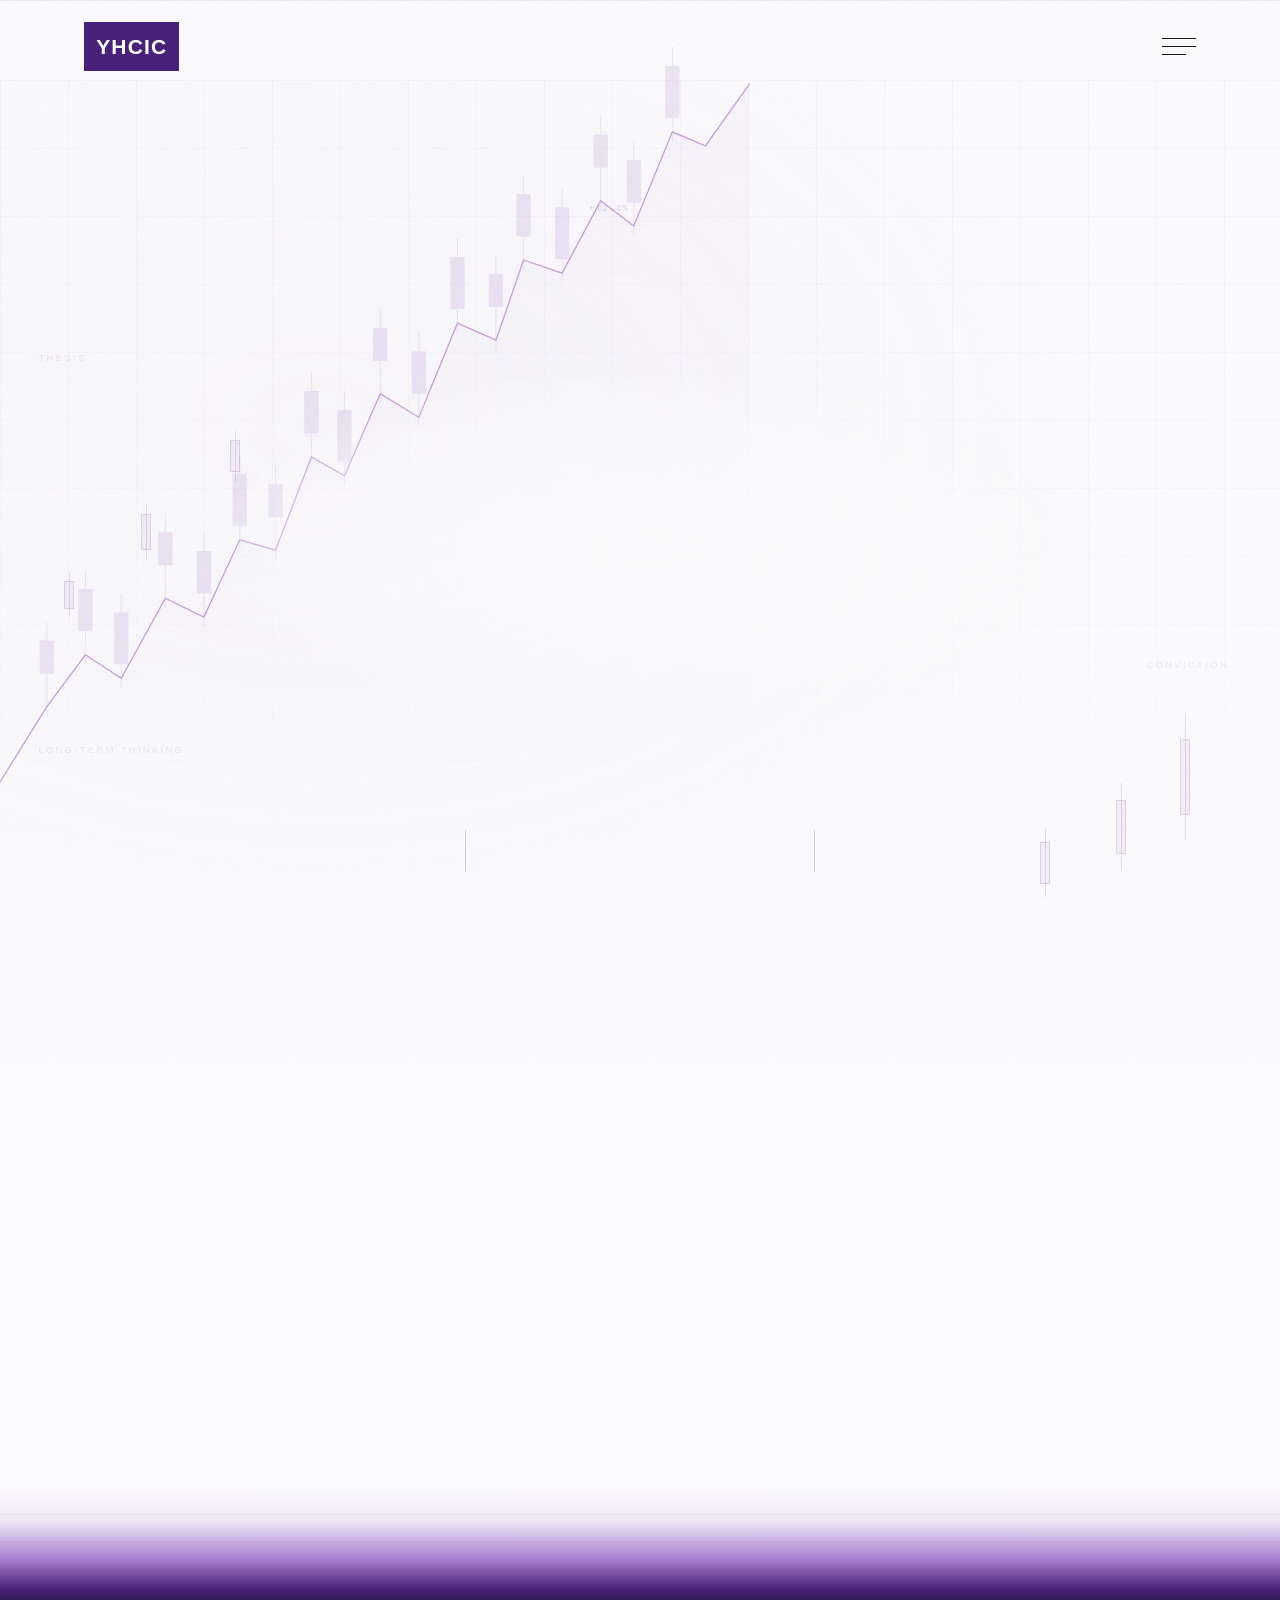
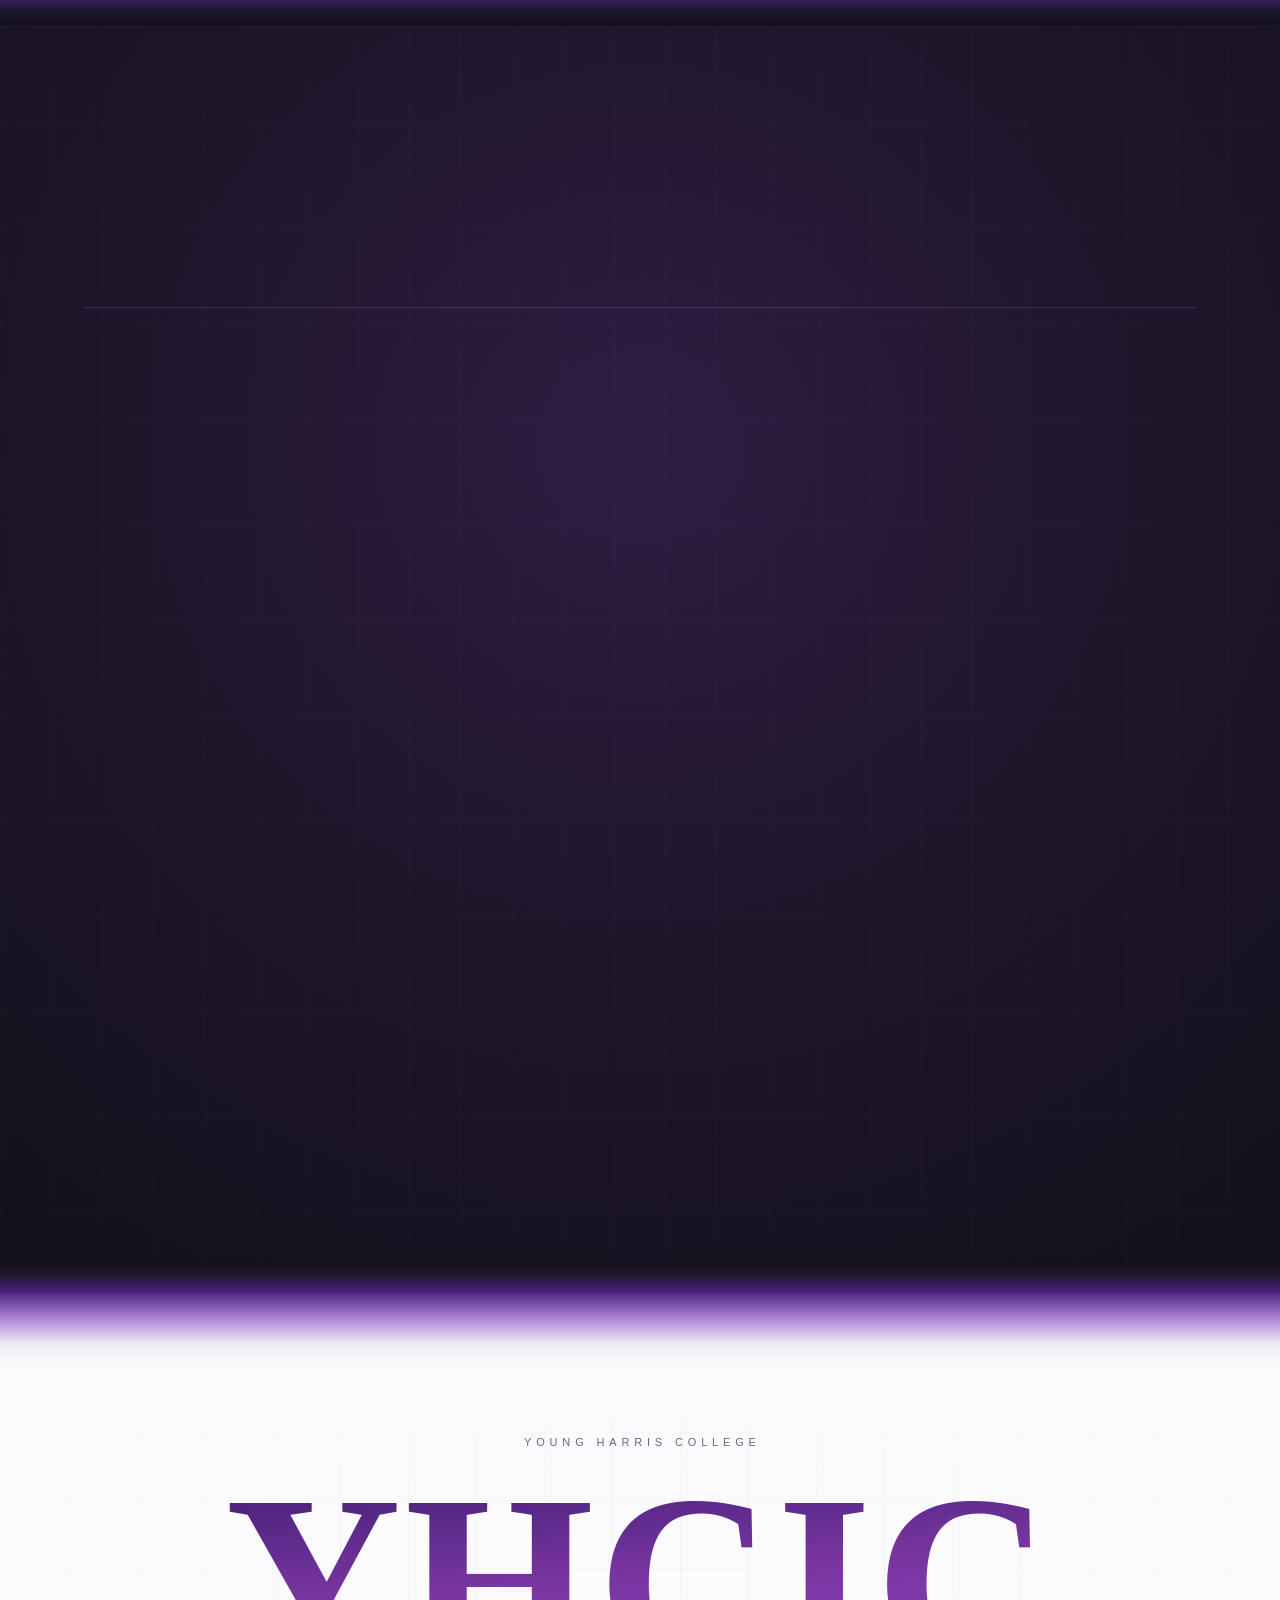
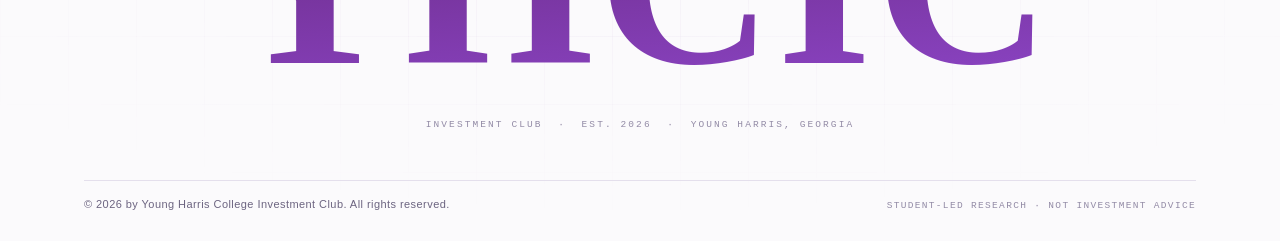
==== index.html @ 989ccbbb "Professional infrastructure pass: analytics, 404, SEO, CI checks - Vercel Web Analytics wired (scrip" ====
<!DOCTYPE html>
<html lang="en">
<head>
<meta charset="utf-8">
<meta name="viewport" content="width=device-width, initial-scale=1, viewport-fit=cover">
<title>YHCIC Investment Club</title>
<meta name="description" content="Young Harris College Investment Club — a student-led research community focused on markets, analysis and long-term thinking.">

<link rel="icon" href="assets/img/favicon.svg" type="image/svg+xml">
<link rel="mask-icon" href="assets/img/favicon.svg" color="#47217A">
<meta name="theme-color" content="#14111C">
<!-- canonical: the site is live on Vercel and GitHub Pages with identical
     content — this tells search engines which one is the "real" one, so
     the two don't compete against each other or split ranking signal. -->
<link rel="canonical" href="https://yhcic.vercel.app/">

<!-- Security: the strongest versions of these (X-Frame-Options, HSTS,
     X-Content-Type-Options) only work as real HTTP headers, sent by
     the host — see vercel.json for those. What CSP allows here still
     blocks the two things that actually matter for a static, no-build
     site with no user accounts: a script or style from anywhere but
     this site's own files and Google Fonts. No 'unsafe-inline' on
     script-src — every script here lives in assets/js/. -->
<meta http-equiv="Content-Security-Policy" content="default-src 'self'; script-src 'self'; style-src 'self' https://fonts.googleapis.com; font-src 'self' https://fonts.gstatic.com; img-src 'self' data:; connect-src 'self' https://finnhub.io https://formspree.io https://vitals.vercel-insights.com; object-src 'none'; base-uri 'self'; form-action 'self'; upgrade-insecure-requests">
<meta name="referrer" content="strict-origin-when-cross-origin">
<link rel="preload" as="script" href="assets/js/motion-check.js">

<meta property="og:type" content="website">
<meta property="og:site_name" content="YHCIC">
<meta property="og:url" content="https://yhcic.vercel.app/">
<meta property="og:title" content="YHCIC — Young Harris College Investment Club">
<meta property="og:description" content="A student-led research community focused on markets, analysis and long-term thinking. Founding cohort, 2026.">
<meta property="og:image" content="https://yhcic.vercel.app/assets/img/og-card.png">
<meta property="og:image:width" content="1200">
<meta property="og:image:height" content="630">
<meta property="og:locale" content="en_US">
<meta name="twitter:card" content="summary_large_image">
<meta name="twitter:title" content="YHCIC — Young Harris College Investment Club">
<meta name="twitter:description" content="A student-led research community focused on markets, analysis and long-term thinking.">
<meta name="twitter:image" content="https://yhcic.vercel.app/assets/img/og-card.png">

<script type="application/ld+json">
{
  "@context": "https://schema.org",
  "@type": "Organization",
  "name": "Young Harris College Investment Club",
  "alternateName": "YHCIC",
  "url": "https://yhcic.vercel.app/",
  "logo": "https://yhcic.vercel.app/assets/img/og-card.png",
  "description": "A student-led research community at Young Harris College focused on markets, analysis and long-term thinking. Founding cohort, 2026.",
  "foundingDate": "2026",
  "sameAs": [
    "https://www.instagram.com/yhcinvestmentclub",
    "https://groupme.com/join_group/117609260/PAyikBkY"
  ]
}
</script>

<link rel="preconnect" href="https://fonts.googleapis.com">
<link rel="preconnect" href="https://fonts.gstatic.com" crossorigin>
<!-- only the weights site.css actually sets: Bodoni 400/900, Newsreader 300/400, Inter 400/500/600 —
     no unused weight in the request, so nothing downloads that never paints -->
<link rel="stylesheet" href="https://fonts.googleapis.com/css2?family=Bodoni+Moda:opsz,wght@6..96,400;6..96,900&family=Newsreader:opsz,wght@6..72,300;6..72,400&family=Inter:wght@400;500;600&display=swap">
<link rel="stylesheet" href="assets/css/site.css">
</head>
<body>
<script src="assets/js/motion-check.js"></script>

<div class="progress" aria-hidden="true"><i id="progressBar"></i></div>

<!-- ============================ HEADER (fixed) ============================ -->
<header class="masthead" id="masthead">
  <div class="masthead__in">
    <a class="mark" href="#top" aria-label="YHCIC — home"><span class="mark__box">YHCIC</span></a>
    <div class="masthead__right">
      <span class="masthead__ticker" aria-hidden="true">Young Harris College &middot; Est. 2026</span>
      <button class="burger" id="burger" type="button" aria-expanded="false" aria-controls="menu" aria-label="Open menu">
        <span></span><span></span><span></span>
      </button>
    </div>
  </div>
</header>

<!-- ============================ MENU ============================ -->
<div class="menu" id="menu" hidden>
  <div class="menu__inner">
    <p class="menu__meta">YHCIC / 2026 — Young Harris, GA</p>
    <nav class="menu__nav" aria-label="Main">
      <a href="#top"><em>01</em> Home</a>
      <a href="#who"><em>02</em> Who We Are</a>
      <span class="soon"><em>03</em> Goals <b>Soon</b></span>
      <span class="soon"><em>04</em> Projects <b>Soon</b></span>
      <span class="soon"><em>05</em> Members <b>Soon</b></span>
      <a href="#apply" data-apply><em>06</em> Join YHCIC</a>
    </nav>
    <p class="menu__foot">Discipline &middot; Perspective &middot; Progress</p>
  </div>
</div>

<main>
<!-- ============================ HERO ============================ -->
<section class="hero" id="top" aria-labelledby="hero-title">

  <div class="hero__bg" aria-hidden="true">
    <div class="market-bg" id="marketBg">
      <div class="grid"></div>
      <svg viewBox="0 0 1440 780" preserveAspectRatio="none" role="presentation" focusable="false">
        <defs>
          <linearGradient id="area" x1="0" y1="0" x2="0" y2="1">
            <stop offset="0" stop-color="#813db0" stop-opacity=".16"/>
            <stop offset="1" stop-color="#813db0" stop-opacity="0"/>
          </linearGradient>
        </defs>
        <path class="area"></path>
        <path class="trend" pathLength="1"></path>
      </svg>
      <div class="candle c1"></div>
      <div class="candle c2"></div>
      <div class="candle c3"></div>
      <div class="candle c4"></div>
      <div class="candle c5"></div>
      <div class="candle c6"></div>
    </div>

    <div class="motifs">
      <span class="mo mo--1">Thesis</span>
      <span class="mo mo--2">+12.4%</span>
      <span class="mo mo--3">Conviction</span>
      <span class="mo mo--4">Long-term thinking</span>
    </div>

    <div class="grain"></div>
  </div>

  <p class="eyebrow" data-seq="brandmark">
    <span>Ideas</span><span>Analysis</span><span>Opportunity</span><i class="rule-tick"></i>
  </p>

  <p class="whisper" data-seq="whisper">
    <span>Students</span><span>A brighter</span><span>tomorrow</span>
  </p>

  <aside class="board" data-seq="board" aria-labelledby="board-h">
    <div class="board__head">
      <h2 id="board-h">Market board</h2>
      <span class="board__tag" id="boardTag">Illustrative</span>
    </div>
    <table class="board__table" id="boardTable">
      <caption class="sr-only">Illustrative index and equity levels. Not live market data.</caption>
      <tbody></tbody>
    </table>
  </aside>

  <div class="lockup">
    <p class="lockup__over" data-seq="college"><span class="mask"><span>Young Harris College</span></span></p>
    <h1 class="lockup__word" id="hero-title" data-seq="word"><span class="mask"><span>YHCIC</span></span></h1>
    <p class="lockup__under" data-seq="sub"><span class="mask"><span>Investment Club</span></span></p>

    <div class="cta">
      <button class="btn btn--primary" type="button" data-apply data-seq="cta1">
        <svg viewBox="0 0 24 24" aria-hidden="true" class="btn__i"><circle cx="9" cy="8" r="3.1"/><path d="M3.4 19c.4-3.2 2.8-5 5.6-5s5.2 1.8 5.6 5"/><circle cx="16.8" cy="8.8" r="2.4"/><path d="M15.4 13.4c2.6-.5 4.8 1.2 5.2 4.2"/></svg>
        Student-led initiative
      </button>
      <button class="btn btn--ghost" type="button" data-seq="cta2" data-stay aria-haspopup="true" aria-expanded="false" aria-controls="stayPop">
        <svg viewBox="0 0 24 24" aria-hidden="true" class="btn__i"><path d="M4 18V11"/><path d="M9.3 18V6.5"/><path d="M14.7 18v-7.5"/><path d="M20 18V4"/></svg>
        Stay connected
      </button>

    </div>
  </div>

  <div class="statements">
    <p class="stmt" data-seq="s1"><span class="mask"><span>build</span></span><span class="mask"><span>conviction</span></span><i class="rule-tick"></i></p>
    <span class="stmt__div" aria-hidden="true"></span>
    <p class="stmt" data-seq="s2"><span class="mask"><span>learn</span></span><span class="mask"><span>markets.</span></span><i class="rule-tick"></i></p>
    <span class="stmt__div" aria-hidden="true"></span>
    <p class="stmt" data-seq="s3"><span class="mask"><span>grow.</span></span><i class="rule-tick"></i></p>
  </div>

  <div class="cards">
    <article class="card" data-seq="c1">
      <span class="card__icon" aria-hidden="true">
        <svg viewBox="0 0 32 32"><circle cx="16" cy="16" r="11"/><circle cx="16" cy="16" r="6.2"/><circle cx="16" cy="16" r="1.9"/><path d="M16 5V2M16 30v-3M5 16H2M30 16h-3"/></svg>
      </span>
      <span class="card__text">
        <span class="card__title">Goals<span class="card__soon">Soon</span></span>
        <span class="card__sub">A higher standard.</span>
      </span>
      <span class="card__arrow" aria-hidden="true"><svg viewBox="0 0 24 24"><path d="M4 12h15"/><path d="M13.5 6.5 20 12l-6.5 5.5"/></svg></span>
      <span class="card__art card__art--ink" aria-hidden="true">
        <img src="assets/img/campus.jpg" srcset="assets/img/campus-380.jpg 380w, assets/img/campus.jpg 760w" sizes="(min-width:760px) 282px, 35vw" alt="" width="760" height="322" loading="lazy" decoding="async">
      </span>
    </article>

    <article class="card" data-seq="c2">
      <span class="card__icon" aria-hidden="true">
        <svg viewBox="0 0 32 32"><path d="M16 4a8.4 8.4 0 0 0-5 15.2c.9.7 1.4 1.6 1.4 2.6v1.4h7.2v-1.4c0-1 .5-1.9 1.4-2.6A8.4 8.4 0 0 0 16 4Z"/><path d="M12.9 26.6h6.2M13.9 29h4.2"/></svg>
      </span>
      <span class="card__text">
        <span class="card__title">Projects<span class="card__soon">Soon</span></span>
        <span class="card__sub">Ideas into action.</span>
      </span>
      <span class="card__arrow" aria-hidden="true"><svg viewBox="0 0 24 24"><path d="M4 12h15"/><path d="M13.5 6.5 20 12l-6.5 5.5"/></svg></span>
      <span class="card__art card__art--ink" aria-hidden="true">
        <img src="assets/img/graph.jpg" srcset="assets/img/graph-380.jpg 380w, assets/img/graph.jpg 760w" sizes="(min-width:760px) 282px, 35vw" alt="" width="760" height="320" loading="lazy" decoding="async">
      </span>
    </article>

    <article class="card" data-seq="c3">
      <span class="card__icon" aria-hidden="true">
        <svg viewBox="0 0 32 32"><circle cx="16" cy="7" r="3.2"/><circle cx="6.5" cy="22" r="3.2"/><circle cx="25.5" cy="22" r="3.2"/><path d="M14 9.6 8.5 19.4M18 9.6l5.5 9.8M9.7 22h12.6"/></svg>
      </span>
      <span class="card__text">
        <span class="card__title">Members<span class="card__soon">Soon</span></span>
        <span class="card__sub">The people behind it.</span>
      </span>
      <span class="card__arrow" aria-hidden="true"><svg viewBox="0 0 24 24"><path d="M4 12h15"/><path d="M13.5 6.5 20 12l-6.5 5.5"/></svg></span>
      <span class="card__art card__art--photo" aria-hidden="true">
        <img src="assets/img/pen.jpg" srcset="assets/img/pen-380.jpg 380w, assets/img/pen.jpg 760w" sizes="(min-width:760px) 282px, 35vw" alt="" width="760" height="324" loading="lazy" decoding="async">
      </span>
    </article>
  </div>
</section>

<!-- ==================== TRANSITION INTO THE DARK ==================== -->
<div class="bridge bridge--down" aria-hidden="true">
  <svg class="bridge__lines" viewBox="0 0 1200 200" preserveAspectRatio="none" role="presentation">
    <path d="M0 40h1200M0 80h1200M0 120h1200M0 160h1200"/>
  </svg>
</div>

<!-- ==================== WHO WE ARE (dark band) ==================== -->
<section class="vault" id="who" aria-labelledby="who-h">
  <div class="vault__bg" aria-hidden="true">
    <svg class="vault__scene" viewBox="0 0 1200 600" preserveAspectRatio="none" role="presentation">
      <defs>
        <pattern id="vgrid" width="48" height="48" patternUnits="userSpaceOnUse">
          <path d="M48 0H0V48" fill="none" stroke="#B48FE0" stroke-width=".5" stroke-opacity=".085"/>
        </pattern>
        <radialGradient id="vglow" cx=".5" cy=".34" r=".8">
          <stop offset="0" stop-color="#7B3FB0" stop-opacity=".26"/>
          <stop offset=".55" stop-color="#7B3FB0" stop-opacity=".09"/>
          <stop offset="1" stop-color="#7B3FB0" stop-opacity="0"/>
        </radialGradient>
      </defs>
      <rect width="1200" height="600" fill="url(#vgrid)"/>
      <rect width="1200" height="600" fill="url(#vglow)"/>
      <path id="vaultLine" d="" fill="none" stroke="#B48FE0" stroke-width="1.2" stroke-opacity=".34" stroke-linejoin="round"/>
    </svg>
  </div>

  <div class="wrap vault__in">
    <div class="vault__head">
      <div class="who">
        <h2 class="who__title reveal" data-rev="mask" id="who-h">Who we are</h2>
        <p class="who__lead reveal" data-rev="fade">A student-led investment community at Young Harris College. We study markets, write research, argue about valuation, and hold each other to a standard that does not depend on anyone's grade.</p>
      </div>
    </div>

    <div class="pillars reveal" data-rev="stagger">
      <div class="pillar">
        <span class="pillar__n">01</span>
        <h3 class="pillar__t">Discipline</h3>
        <p class="pillar__d">A shared process for research and risk — sourced assumptions, defensible valuation, and a written record every thesis has to survive.</p>
      </div>
      <div class="pillar">
        <span class="pillar__n">02</span>
        <h3 class="pillar__t">Perspective</h3>
        <p class="pillar__d">Coverage that spans sectors and cycles, built by students who show up for the read, not just the headline.</p>
      </div>
      <div class="pillar">
        <span class="pillar__n">03</span>
        <h3 class="pillar__t">Progress</h3>
        <p class="pillar__d">Analytical habits that outlast a semester — modeling, judgment, and the discipline to revisit a position when the facts change.</p>
      </div>
    </div>

    <div class="join reveal" data-rev="fade">
      <div class="join__panel">
        <p class="pledge">Built for students who want to think beyond the ticker.</p>
        <p class="join__fine">No prior finance experience required &middot; All majors, all years</p>
        <div class="join__cta">
          <button class="btn btn--invert" type="button" data-apply>Join YHCIC</button>
        </div>
      </div>
    </div>

    <div class="vault__top reveal" data-rev="fade">
      <button class="topbtn" type="button" data-top aria-label="Back to top">
        <span class="topbtn__arrow" aria-hidden="true">
          <svg viewBox="0 0 24 24"><path d="M12 19V5"/><path d="M6 11l6-6 6 6"/></svg>
        </span>
        <span class="topbtn__label">YHCIC &middot; Founding stage</span>
      </button>
    </div>
  </div>
</section>

<div class="bridge bridge--up" aria-hidden="true"></div>
</main>

<!-- ============================ FOOTER ============================ -->
<footer class="foot">
  <div class="foot__plate">
    <span class="foot__over">Young Harris College</span>
    <span class="foot__wordmark" aria-hidden="true">YHCIC</span>
    <span class="foot__under">Investment Club &nbsp;&middot;&nbsp; Est. 2026 &nbsp;&middot;&nbsp; Young Harris, Georgia</span>
  </div>

  <div class="wrap foot__bar">
    <p class="foot__legal">&copy; 2026 by Young Harris College Investment Club. All rights reserved.</p>
    <p class="foot__note">Student-led research &middot; Not investment advice</p>
  </div>
</footer>

<!-- ============================ STAY CONNECTED ============================ -->
<div class="staypop" id="stayPop" aria-hidden="true">
  <div class="staypop__scrim" data-close-stay aria-hidden="true"></div>
  <div class="staypop__box" role="dialog" aria-label="Stay connected">
    <p class="staypop__h">Stay connected</p>
    <div class="staypop__panel" id="stayPopList"></div>
  </div>
</div>

<!-- ============================ APPLICATION ============================ -->
<div class="apply" id="apply" hidden>
  <div class="apply__panel" role="dialog" aria-modal="true" aria-labelledby="apply-h">
    <button class="apply__x" type="button" data-close aria-label="Close application">
      <svg viewBox="0 0 24 24" aria-hidden="true"><path d="M6 6l12 12M18 6L6 18"/></svg>
    </button>

    <aside class="apply__side">
      <h2 id="apply-h">Membership<br><em>Application</em></h2>
    </aside>

    <div class="apply__main">
      <form class="apply__form" id="applyForm" novalidate>
        <!-- honeypot: invisible to people, bots fill every field they see.
             Formspree reads this exact field name and silently drops the
             submission; harmless no-op for the mailto fallback too. -->
        <input type="text" name="_gotcha" id="a-gotcha" tabindex="-1" autocomplete="off" aria-hidden="true" class="hp">

        <div class="fld">
          <label for="a-name">Full name</label>
          <input id="a-name" name="name" type="text" autocomplete="name" required>
          <i class="fld__u" aria-hidden="true"></i>
          <p class="fld__e" data-err="a-name"></p>
        </div>

        <div class="fld">
          <label for="a-email">Young Harris College email</label>
          <input id="a-email" name="email" type="email" inputmode="email" autocomplete="email" placeholder="you@yhc.edu" required>
          <i class="fld__u" aria-hidden="true"></i>
          <p class="fld__e" data-err="a-email"></p>
        </div>

        <div class="fld-row">
          <div class="fld">
            <label for="a-year">Graduation year</label>
            <select id="a-year" name="gradYear" required></select>
            <i class="fld__u" aria-hidden="true"></i>
            <p class="fld__e" data-err="a-year"></p>
          </div>
          <div class="fld">
            <label for="a-major">Major</label>
            <input id="a-major" name="major" type="text" required>
            <i class="fld__u" aria-hidden="true"></i>
            <p class="fld__e" data-err="a-major"></p>
          </div>
        </div>

        <div class="fld">
          <label for="a-src">How did you hear about YHCIC <em>optional</em></label>
          <select id="a-src" name="referral"></select>
          <i class="fld__u" aria-hidden="true"></i>
        </div>

        <div class="fld fld--loose">
          <label for="a-exp">Previous investing or finance experience <em>optional</em></label>
          <textarea id="a-exp" name="experience" rows="3" placeholder="Courses, internships, a brokerage account, nothing at all — all honest answers are fine."></textarea>
          <i class="fld__u" aria-hidden="true"></i>
        </div>

        <div class="fld">
          <label for="a-phone">Phone number <em>optional</em></label>
          <input id="a-phone" name="phone" type="tel" inputmode="tel" autocomplete="tel" placeholder="(706) 555-0123">
          <i class="fld__u" aria-hidden="true"></i>
          <p class="fld__e" data-err="a-phone"></p>
        </div>

        <div class="apply__nav">
          <button class="navbtn navbtn--send" type="submit">
            Submit application
            <svg viewBox="0 0 24 24" aria-hidden="true"><path d="M4 12h15"/><path d="M13.5 6.5 20 12l-6.5 5.5"/></svg>
          </button>
        </div>

        <p class="apply__status" id="applyStatus" role="status" aria-live="polite"></p>
      </form>

      <div class="receipt" id="applyDone" hidden>
        <div class="receipt__head">
          <span class="receipt__stamp">Received</span>
          <span class="receipt__ref">№ <b id="doneRef">—</b></span>
        </div>
        <h3 class="receipt__title">Application submitted</h3>
        <p class="receipt__body" id="doneBody"></p>
        <dl class="receipt__rows" id="doneRows"></dl>
        <button class="navbtn navbtn--send" type="button" data-close>Close</button>
      </div>
    </div>
  </div>
</div>

<script src="assets/js/config.js"></script>
<script src="assets/js/site.js"></script>
<!-- Vercel Web Analytics — no-ops harmlessly on GitHub Pages (404s silently,
     deferred, nothing depends on it). Enable it in the Vercel dashboard:
     Project → Analytics → Enable. -->
<script defer src="/_vercel/insights/script.js"></script>
</body>
</html>
---- assets/css/site.css ----
/* ============================================================
   YHCIC — Young Harris College Investment Club
   White hero → dark identity band → white plate footer.
   ============================================================ */

/* ---------- 1. TOKENS ---------- */
:root{
  --paper:      #FBFAFC;
  --paper-2:    #F5F3F8;
  --ink:        #17131F;
  --ink-2:      #342D42;
  --muted:      #6C6480;
  --muted-2:    #938BA6;
  --rule:       #E4DFEC;
  --rule-2:     #D5CEE2;

  --purple:      #78359F;
  --purple-deep: #47217A;
  --purple-soft: #A87FD1;
  --lavender:    #F0EAF8;
  --pos:         #2C7A58;
  --warn:        #C0556E;
  --vault-warn:  #E9899F;

  --vault:       #14111C;
  --vault-2:     #1C1729;
  --vault-3:     #241D34;
  --vault-ink:   #F2EEF8;
  --vault-mute:  #9A90B0;
  --vault-rule:  rgba(180,143,224,.20);
  --vault-rule-2:rgba(180,143,224,.34);
  --vault-accent:#B48FE0;
  --vault-accent-2:#D3B8F0;

  --radius: 3px;

  --ff-display: "Bodoni Moda", "Didot", "Times New Roman", serif;
  --ff-edit:    "Newsreader", "Iowan Old Style", Georgia, serif;
  --ff-ui:      "Inter", -apple-system, BlinkMacSystemFont, "Segoe UI", Roboto, sans-serif;
  --ff-mono:    ui-monospace, SFMono-Regular, "SF Mono", Menlo, Consolas, monospace;

  --gut: clamp(18px, 5vw, 64px);
  --maxw: 1240px;

  --ease:      cubic-bezier(.22,.61,.36,1);
  --ease-out:  cubic-bezier(.16,1,.3,1);
  --ease-soft: cubic-bezier(.4,0,.2,1);

  color-scheme: light;
}

/* ---------- 2. BASE ---------- */
*,*::before,*::after{ box-sizing:border-box; }
html{ -webkit-text-size-adjust:100%; scroll-behavior:smooth; overflow-x:hidden; overflow-x:clip; }
body{
  margin:0; background:var(--paper); color:var(--ink);
  font-family:var(--ff-ui); font-size:16px; line-height:1.6;
  -webkit-font-smoothing:antialiased;
  overflow-x:hidden; overflow-x:clip;
}
img,svg{ max-width:100%; }
[hidden]{ display:none !important; }
h1,h2,h3,p,figure,dl,dd,ol,ul{ margin:0; }
ol,ul{ list-style:none; padding:0; }
a{ color:inherit; text-decoration:none; }
button{ font:inherit; color:inherit; background:none; border:0; cursor:pointer; }
:focus-visible{ outline:2px solid var(--purple); outline-offset:3px; border-radius:2px; }
.sr-only{ position:absolute; width:1px; height:1px; padding:0; margin:-1px; overflow:hidden; clip:rect(0 0 0 0); white-space:nowrap; border:0; }
.wrap{ width:100%; max-width:var(--maxw); margin-inline:auto; padding-inline:var(--gut); }

/* ---------- 2b. SCROLL PROGRESS ---------- */
.progress{
  position:fixed; top:env(safe-area-inset-top,0px); left:0; right:0; height:1px; z-index:60;
  background:rgba(120,53,159,.07); pointer-events:none;
}
.progress i{ display:block; height:100%; width:0; background:linear-gradient(90deg,var(--purple-deep),var(--purple-soft)); }

/* ---------- 3. MASTHEAD (fixed) ---------- */
.masthead{
  position:fixed; top:0; left:0; right:0; z-index:45;
  padding-top:env(safe-area-inset-top,0px);
  transition:background .5s var(--ease), box-shadow .5s var(--ease), backdrop-filter .5s var(--ease);
}
.masthead::after{
  content:""; position:absolute; left:0; right:0; bottom:0; height:1px;
  background:var(--rule); transform:scaleX(0); transform-origin:left;
  transition:transform .8s var(--ease-out);
}
.masthead.stuck{
  background:rgba(251,250,252,.9);
  -webkit-backdrop-filter:blur(20px) saturate(1.4); backdrop-filter:blur(20px) saturate(1.4);
}
.masthead.stuck::after{ transform:scaleX(1); }
.masthead__in{
  max-width:var(--maxw); margin-inline:auto;
  padding:clamp(13px,2.2vw,22px) var(--gut);
  display:flex; align-items:center; justify-content:space-between; gap:16px;
  transition:padding .5s var(--ease);
}
.masthead.stuck .masthead__in{ padding-block:clamp(9px,1.5vw,13px); }
.masthead__right{ display:flex; align-items:center; gap:clamp(14px,2.6vw,28px); }
.masthead__ticker{
  display:none; font-family:var(--ff-mono); font-size:9.5px;
  letter-spacing:.2em; text-transform:uppercase; color:var(--muted-2);
  opacity:0; transform:translateX(8px); transition:opacity .6s var(--ease), transform .6s var(--ease-out);
}
.masthead.stuck .masthead__ticker{ opacity:1; transform:none; }
.mark__box{
  display:inline-block; background:var(--purple-deep); color:#fff;
  font-family:var(--ff-ui); font-weight:600;
  font-size:clamp(17px,2.4vw,21px); letter-spacing:.055em;
  padding:.36em .58em .38em;
  transition:background .5s var(--ease), font-size .5s var(--ease);
}
.masthead.stuck .mark__box{ font-size:clamp(15px,2vw,18px); }
.mark:hover .mark__box{ background:var(--purple); }

.burger{ width:34px; height:24px; position:relative; display:block; }
.burger span{ position:absolute; left:0; height:1.6px; background:var(--ink); transition:width .45s var(--ease-out), transform .45s var(--ease-out), opacity .3s; }
.burger span:nth-child(1){ top:3px;  width:34px; }
.burger span:nth-child(2){ top:11px; width:34px; }
.burger span:nth-child(3){ top:19px; width:24px; }
.burger:hover span:nth-child(1){ width:26px; }
.burger:hover span:nth-child(3){ width:34px; }
.burger[aria-expanded="true"] span:nth-child(1){ transform:translateY(8px) rotate(45deg); width:30px; }
.burger[aria-expanded="true"] span:nth-child(2){ opacity:0; }
.burger[aria-expanded="true"] span:nth-child(3){ transform:translateY(-8px) rotate(-45deg); width:30px; }

/* ---------- 4. MENU ---------- */
.menu{
  position:fixed; inset:0; z-index:40;
  background:rgba(251,250,252,.9);
  -webkit-backdrop-filter:blur(22px) saturate(1.1); backdrop-filter:blur(22px) saturate(1.1);
  opacity:0; transition:opacity .42s var(--ease);
}
.menu.open{ opacity:1; }
.menu__inner{
  height:100%; display:flex; flex-direction:column; justify-content:center; gap:clamp(24px,5vh,54px);
  padding:calc(90px + env(safe-area-inset-top,0px)) var(--gut) calc(34px + env(safe-area-inset-bottom,0px));
  max-width:var(--maxw); margin-inline:auto;
}
.menu__meta,.menu__foot{ font-family:var(--ff-mono); font-size:10.5px; letter-spacing:.18em; text-transform:uppercase; color:var(--muted-2); }
.menu__nav{ display:flex; flex-direction:column; gap:clamp(4px,1.2vh,12px); }
.menu__nav a,.menu__nav .soon{
  display:flex; align-items:baseline; gap:clamp(14px,2.4vw,28px);
  font-family:var(--ff-edit); font-weight:300;
  font-size:clamp(30px,7vw,58px); line-height:1.12; color:var(--ink);
  padding-block:.08em;
  opacity:0; clip-path:inset(0 0 100% 0);
  transition:color .35s var(--ease), opacity .6s var(--ease), clip-path .8s var(--ease-out);
}
.menu.open .menu__nav a,.menu.open .menu__nav .soon{ opacity:1; clip-path:inset(0 0 -10% 0); transition-delay:calc(.07s * var(--i,1) + .1s); }
.menu__nav em{ font-family:var(--ff-mono); font-style:normal; font-size:10.5px; letter-spacing:.16em; color:var(--muted-2); transition:color .35s var(--ease); }
.menu__nav a:hover{ color:var(--purple); }
.menu__nav a:hover em{ color:var(--purple-soft); }
.menu__nav .soon{ color:var(--rule-2); cursor:default; }
.menu__nav .soon b{
  font-family:var(--ff-ui); font-size:8.5px; font-weight:600; letter-spacing:.2em;
  text-transform:uppercase; color:var(--muted-2);
  border:1px solid var(--rule); padding:3px 6px; align-self:center;
}

/* ---------- 5. HERO ---------- */
.hero{
  position:relative;
  padding:calc(78px + env(safe-area-inset-top,0px)) var(--gut) clamp(40px,6vw,76px);
  max-width:var(--maxw); margin-inline:auto; isolation:isolate;
}
.hero__bg{
  position:absolute; top:0; bottom:auto; left:50%;
  width:100vw; height:clamp(700px,158vw,1090px); transform:translateX(-50%);
  z-index:-1; overflow:hidden;
}

/* ---- market background (exact placement spec) ---- */
.market-bg{
  position:absolute; inset:80px 0 0;
  z-index:-1; pointer-events:none; opacity:.8;
  background:radial-gradient(ellipse at 25% 35%,#ece8f450,transparent 60%);
  animation:atmosphere 36s ease-in-out infinite alternate;
  will-change:transform;
}
/* paused off-screen — set in JS by the same observer that gates parallax;
   pure resource hygiene, no visual change while the hero is in view */
.market-bg.is-idle{ animation-play-state:paused; will-change:auto; }
.grid{
  position:absolute; inset:0;
  background-image:
    linear-gradient(rgba(120,53,159,.06) 1px,transparent 1px),
    linear-gradient(90deg,rgba(120,53,159,.06) 1px,transparent 1px);
  background-size:68px 68px;
  -webkit-mask-image:linear-gradient(to bottom,rgba(0,0,0,.8),transparent 92%);
  mask-image:linear-gradient(to bottom,rgba(0,0,0,.8),transparent 92%);
}
.market-bg svg{ position:absolute; inset:0; width:62%; height:75%; opacity:.7; overflow:visible; }
.market-bg .area{ fill:url(#area); opacity:.35; }
.trend{
  fill:none; stroke:#9b54c4; stroke-width:1.3;
  vector-effect:non-scaling-stroke;
  stroke-dasharray:1; stroke-dashoffset:1;
  animation:draw 4s ease .2s forwards;
}
.candle{
  position:absolute; width:10px;
  border:1px solid rgba(120,53,159,.2);
  background:rgba(120,53,159,.08);
  transform-origin:bottom;
  animation:candle 1s ease both, candleDrift 32s ease-in-out 1s infinite alternate;
}
.candle::after{
  content:""; position:absolute; width:1px; height:170%;
  left:50%; top:-35%; background:rgba(120,53,159,.2);
}
.c1{ left:5%;  bottom:46%; height:28px; animation-delay:.75s, 1.75s; }
.c2{ left:11%; bottom:52%; height:36px; animation-delay:.90s, 1.90s; }
.c3{ left:18%; bottom:60%; height:32px; animation-delay:1.05s, 2.05s; }
.c4{ right:7%;  bottom:25%; height:76px; animation-delay:1.20s, 2.20s; }
.c5{ right:12%; bottom:21%; height:54px; animation-delay:1.35s, 2.35s; }
.c6{ right:18%; bottom:18%; height:42px; animation-delay:1.50s, 2.50s; }

@keyframes draw{ to{ stroke-dashoffset:0; } }
@keyframes candle{ from{ transform:scaleY(0); opacity:0; } to{ transform:scaleY(1); opacity:1; } }
@keyframes atmosphere{ to{ opacity:.6; } }
@keyframes candleDrift{ to{ transform:translateY(-7px); opacity:.6; } }

.grain{
  position:absolute; inset:0; pointer-events:none; opacity:.38;
  background-image:url("data:image/svg+xml;utf8,<svg xmlns='http://www.w3.org/2000/svg' width='120' height='120'><filter id='n'><feTurbulence type='fractalNoise' baseFrequency='.85' numOctaves='2'/><feColorMatrix type='saturate' values='0'/></filter><rect width='120' height='120' filter='url(%23n)' opacity='.055'/></svg>");
}

/* editorial micro-notation */
.motifs{ position:absolute; inset:0; pointer-events:none; }
.mo{
  position:absolute; font-family:var(--ff-ui); font-size:9.5px; font-weight:500;
  letter-spacing:.24em; text-transform:uppercase; white-space:nowrap;
  color:var(--purple-deep); opacity:.09;
}
.mo--1{ left:3%;  top:33%; }
.mo--2{ left:46%; top:19%; font-family:var(--ff-mono); letter-spacing:.1em; opacity:.16; }
.mo--3{ right:4%; top:62%; }
.mo--4{ left:3%;  top:70%; }

/* floating labels */
.eyebrow{
  position:relative; z-index:2; display:flex; flex-direction:column;
  font-family:var(--ff-ui); font-size:11px; font-weight:500;
  letter-spacing:.24em; text-transform:uppercase; color:var(--muted); line-height:1.9;
}
.rule-tick{ display:block; height:1.5px; width:34px; background:var(--purple); margin-top:10px; transform-origin:left center; }
.whisper{
  position:absolute; right:var(--gut); z-index:2; top:clamp(224px,46vw,292px);
  display:flex; flex-direction:column; text-align:right;
  font-family:var(--ff-ui); font-size:10.5px; font-weight:500;
  letter-spacing:.2em; text-transform:uppercase; color:var(--muted-2);
  line-height:1.85; padding-right:10px; border-right:1px solid var(--rule);
}

/* market board — glass */
.board{
  position:absolute; z-index:3;
  top:calc(70px + env(safe-area-inset-top,0px)); right:var(--gut);
  width:min(292px,55vw);
  background:linear-gradient(160deg,rgba(255,255,255,.46),rgba(255,255,255,.24));
  -webkit-backdrop-filter:blur(14px) saturate(1.25); backdrop-filter:blur(14px) saturate(1.25);
  border:1px solid rgba(255,255,255,.7);
  box-shadow:inset 0 1px 0 rgba(255,255,255,.75), 0 18px 44px -32px rgba(71,33,122,.5);
  padding:8px 11px 6px;
}
.board__head{ display:flex; align-items:center; justify-content:space-between; gap:8px; padding-bottom:5px; border-bottom:1px solid rgba(120,53,159,.16); }
.board__head h2{ font-family:var(--ff-mono); font-size:9.5px; font-weight:400; letter-spacing:.18em; text-transform:uppercase; color:var(--muted-2); }
.board__tag{ font-family:var(--ff-mono); font-size:8.5px; letter-spacing:.14em; text-transform:uppercase; color:var(--purple); background:rgba(120,53,159,.09); padding:2px 5px; }
.board__table{ width:100%; border-collapse:collapse; }
.board__table td{ padding:4.5px 0; border-bottom:1px solid rgba(120,53,159,.10); font-size:11px; vertical-align:middle; white-space:nowrap; }
.board__table tr:last-child td{ border-bottom:0; }
.board__sym{ font-weight:600; letter-spacing:.02em; padding-right:10px !important; }
.board__val{ font-variant-numeric:tabular-nums; color:var(--ink-2); text-align:right; padding-right:8px !important; }
.board__spk{ width:42px; }
.board__spk svg{ display:block; width:42px; height:14px; overflow:visible; }
.board__spk path{ fill:none; stroke:var(--purple); stroke-width:1.2; stroke-linejoin:round; stroke-linecap:round; }
.board__spk path.is-neg{ stroke:var(--warn); }
.board__chg{ text-align:right; padding-left:10px !important; font-variant-numeric:tabular-nums; color:var(--pos); font-weight:500; }
.board__chg.is-neg{ color:var(--warn); }

/* lockup */
.lockup{ position:relative; z-index:2; text-align:center; margin-top:clamp(152px,39vw,166px); }
.lockup::before{
  content:""; position:absolute; z-index:-1; pointer-events:none;
  left:50%; top:46%; transform:translate(-50%,-50%);
  width:min(1120px,132%); height:min(560px,128%);
  background:radial-gradient(closest-side,rgba(251,250,252,.9),rgba(251,250,252,.58) 52%,transparent 78%);
}
.lockup__over{ font-family:var(--ff-display); font-weight:400; font-size:clamp(12px,2.6vw,19px); letter-spacing:.3em; text-transform:uppercase; color:var(--ink-2); }
.lockup__word{
  font-family:var(--ff-display); font-weight:900;
  font-size:clamp(76px,18.5vw,208px); line-height:.96; letter-spacing:.005em;
  margin-block:clamp(2px,1vw,8px);
  background:linear-gradient(97deg,var(--purple-deep) 12%,var(--purple) 52%,var(--purple-deep) 88%);
  -webkit-background-clip:text; background-clip:text; -webkit-text-fill-color:transparent; color:transparent;
}
.lockup__under{ font-family:var(--ff-display); font-weight:400; font-size:clamp(13px,3.1vw,25px); letter-spacing:.34em; text-transform:uppercase; color:var(--ink); padding-left:.34em; }

.mask{ display:block; overflow:hidden; }
.mask > span{ display:block; }

/* ---------- 6. BUTTONS ---------- */
.cta{ display:flex; flex-direction:column; align-items:center; gap:10px; margin-top:clamp(22px,4vw,38px); }
.btn{
  position:relative; overflow:hidden;
  display:inline-flex; align-items:center; justify-content:center; gap:9px;
  font-family:var(--ff-ui); font-size:clamp(11px,1.4vw,12.5px); font-weight:600;
  letter-spacing:.14em; text-transform:uppercase;
  padding:14px 26px; border-radius:var(--radius); min-height:46px;
  transition:transform .18s var(--ease-soft), box-shadow .4s var(--ease), border-color .4s var(--ease), color .3s, background .4s var(--ease);
}
.btn__i{ width:17px; height:17px; fill:none; stroke:currentColor; stroke-width:1.6; stroke-linecap:round; stroke-linejoin:round; flex:none; }
.btn--primary{
  color:#fff; border:1px solid transparent;
  background:linear-gradient(103deg,var(--purple-deep),var(--purple) 58%,#8B44C4);
  background-size:180% 100%; background-position:0% 50%;
  box-shadow:0 10px 26px -14px rgba(71,33,122,.72);
  transition:transform .18s var(--ease-soft), box-shadow .4s var(--ease), background-position .9s var(--ease);
}
.btn--primary:hover{ background-position:100% 50%; box-shadow:0 14px 34px -14px rgba(71,33,122,.8); }
.btn--primary:active,.btn--primary.press{ transform:translateY(1px) scale(.99); }
.btn--ghost{ color:var(--purple-deep); border:1px solid var(--rule-2); background:rgba(255,255,255,.72); }
.btn--ghost:hover{ border-color:var(--purple-soft); }
.btn--ghost:active,.btn--ghost.press{ transform:translateY(1px) scale(.99); border-color:var(--purple-soft); }
.btn--ghost::after,.btn--invert::after{
  content:""; position:absolute; inset:0; border-radius:inherit; pointer-events:none;
  background:linear-gradient(100deg,transparent 42%,rgba(180,143,224,.3) 50%,transparent 58%);
  transform:translateX(-120%); transition:transform 1s var(--ease);
}
.btn--ghost:hover::after,.btn--ghost.press::after,
.btn--invert:hover::after,.btn--invert.press::after{ transform:translateX(120%); }
.btn--invert{
  color:var(--vault-ink); border:1px solid var(--vault-rule);
  background:rgba(180,143,224,.07); padding:15px 34px;
}
.btn--invert:hover{ border-color:var(--vault-accent); background:rgba(180,143,224,.13); }
.btn--invert:active,.btn--invert.press{ transform:translateY(1px) scale(.99); }

/* ---- "stay connected" — a real dialog, not a floating card ----
   Fixed + scrim so it never sits translucent over page text again;
   identical, robust behaviour at every width. */
.staypop{
  position:fixed; inset:0; z-index:70;
  display:flex; align-items:center; justify-content:center;
  padding:var(--gut);
  opacity:0; visibility:hidden; pointer-events:none;
  transition:opacity .3s var(--ease), visibility 0s .3s;
}
.staypop.open{
  opacity:1; visibility:visible; pointer-events:auto;
  transition:opacity .3s var(--ease), visibility 0s;
}
.staypop__scrim{
  position:absolute; inset:0;
  background:rgba(20,17,28,.5);
  -webkit-backdrop-filter:blur(6px); backdrop-filter:blur(6px);
}
.staypop__box{
  position:relative; width:min(360px,100%);
  background:var(--paper);
  border:1px solid var(--rule-2);
  box-shadow:0 30px 70px -28px rgba(23,19,31,.5);
  padding:clamp(18px,3vw,24px) clamp(18px,3vw,22px) clamp(14px,2.4vw,18px);
  transform:translateY(14px); transition:transform .4s var(--ease-out);
}
.staypop.open .staypop__box{ transform:none; }
.staypop__box::before{
  content:""; position:absolute; inset:0; pointer-events:none;
  background:radial-gradient(70% 60% at 100% 0%,rgba(120,53,159,.07),transparent 70%);
}
.staypop__h{
  position:relative; font-family:var(--ff-edit); font-weight:400; font-size:19px;
  color:var(--ink); margin-bottom:14px; padding-bottom:12px; border-bottom:1px solid var(--rule);
}
.staypop__panel{ position:relative; display:flex; flex-direction:column; }
.staylink{
  position:relative; display:flex; align-items:center; gap:13px;
  padding:12px 4px; border-bottom:1px solid var(--rule);
  transition:opacity .3s var(--ease);
}
.staylink:last-child{ border-bottom:0; }
a.staylink:hover{ opacity:.7; }
.staylink__i{
  width:34px; height:34px; flex:none; display:grid; place-items:center;
  border:1px solid var(--rule-2); color:var(--purple);
}
.staylink__i svg{ width:16px; height:16px; fill:none; stroke:currentColor; stroke-width:1.5; stroke-linecap:round; stroke-linejoin:round; }
.staylink__text{ display:block; min-width:0; text-align:left; }
.staylink__t{ display:block; font-family:var(--ff-ui); font-size:13px; font-weight:600; letter-spacing:.02em; color:var(--ink); }
.staylink__n{ display:block; font-size:11px; color:var(--muted); margin-top:2px; }
.staylink[aria-disabled="true"]{ cursor:default; }
.staylink[aria-disabled="true"] .staylink__i{ color:var(--muted-2); border-color:var(--rule); }
.staylink[aria-disabled="true"] .staylink__n{
  font-family:var(--ff-mono); font-size:8.5px; letter-spacing:.1em; text-transform:uppercase; color:var(--muted-2);
}

/* ---------- 7. STATEMENTS ---------- */
.statements{
  position:relative; z-index:2;
  display:grid; grid-template-columns:1fr auto 1fr auto 1fr;
  align-items:start; gap:clamp(8px,2vw,22px);
  margin-top:clamp(34px,6.5vw,78px);
}
.stmt{ font-family:var(--ff-edit); font-weight:300; font-size:clamp(21px,5.6vw,42px); line-height:1.08; letter-spacing:-.012em; color:var(--ink); }
.stmt:nth-of-type(2){ text-align:center; }
.stmt:last-of-type{ text-align:right; }
.stmt .rule-tick{ width:30px; margin-top:12px; }
.stmt:nth-of-type(2) .rule-tick{ margin-inline:auto; }
.stmt:last-of-type .rule-tick{ margin-left:auto; }
.stmt__div{ width:1px; align-self:start; height:2.1em; background:var(--rule-2); }

/* ---------- 8. SECTION CARDS ---------- */
.cards{ position:relative; z-index:2; display:grid; gap:10px; margin-top:clamp(30px,5.5vw,56px); }
.card{
  position:relative; display:grid;
  grid-template-columns:auto minmax(0,1fr) auto auto;
  align-items:center; gap:clamp(10px,2.2vw,20px);
  padding-left:clamp(13px,2.4vw,24px);
  min-height:clamp(80px,21vw,132px);
  border:1px solid var(--rule);
  background:linear-gradient(180deg,rgba(255,255,255,.92),rgba(255,255,255,.62));
  overflow:hidden;
  transition:border-color .45s var(--ease), background .45s var(--ease), transform .22s var(--ease-soft), box-shadow .5s var(--ease);
}
.card::before{
  content:""; position:absolute; inset:0; pointer-events:none; z-index:1;
  background:radial-gradient(460px 140px at var(--mx,22%) 0%,rgba(168,127,209,.15),transparent 70%);
  opacity:0; transition:opacity .5s var(--ease);
}
.card:hover{ border-color:var(--rule-2); box-shadow:0 18px 40px -34px rgba(71,33,122,.55); }
.card:hover::before{ opacity:1; }
.card.press{ transform:scale(.99); border-color:var(--purple-soft); }
.card.press::before{ opacity:1; }
.card__icon{ display:block; width:clamp(26px,5.6vw,38px); flex:none; }
.card__icon svg{ display:block; width:100%; height:auto; fill:none; stroke:var(--purple); stroke-width:1.6; stroke-linecap:round; stroke-linejoin:round; }
.card__text{ display:block; min-width:0; padding-block:clamp(14px,2.6vw,20px); }
.card__title{ display:flex; align-items:baseline; gap:10px; font-family:var(--ff-edit); font-weight:400; font-size:clamp(19px,4.3vw,29px); line-height:1.15; color:var(--ink); }
.card__soon{
  font-family:var(--ff-ui); font-size:8px; font-weight:600; letter-spacing:.2em;
  text-transform:uppercase; color:var(--muted-2);
  border:1px solid var(--rule); padding:3px 6px; white-space:nowrap;
}
.card__sub{
  display:block; font-family:var(--ff-ui); font-size:8.4px; font-weight:500;
  letter-spacing:.09em; text-transform:uppercase; color:var(--muted-2); margin-top:5px;
  white-space:nowrap; overflow:hidden; text-overflow:ellipsis;
}
.card__arrow{ display:block; width:20px; flex:none; opacity:.5; }
.card__arrow svg{ display:block; width:100%; fill:none; stroke:var(--purple); stroke-width:1.5; stroke-linecap:round; stroke-linejoin:round; transition:transform .5s var(--ease-out); }
.card:hover .card__arrow svg,.card.press .card__arrow svg{ transform:translateX(6px); }
.card__art{
  position:relative; align-self:stretch; overflow:hidden; flex:none;
  width:clamp(120px,35vw,282px);
  -webkit-mask-image:linear-gradient(90deg,transparent 0,#000 28%);
  mask-image:linear-gradient(90deg,transparent 0,#000 28%);
}
.card__art img{ width:100%; height:100%; object-fit:cover; display:block; transition:transform .9s var(--ease-out), opacity .5s var(--ease); }
.card__art--ink img{ mix-blend-mode:multiply; opacity:.92; }
.card__art--photo img{ filter:grayscale(.18) contrast(1.04) brightness(1.03); opacity:.94; }
.card:hover .card__art img{ transform:scale(1.045); opacity:1; }

/* ---------- 9. BRIDGES ---------- */
.bridge{ position:relative; width:100%; overflow:hidden; }
.bridge--down{
  height:clamp(86px,11vw,140px);
  background:linear-gradient(to bottom,
    var(--paper) 0%, var(--lavender) 24%, var(--purple-soft) 52%,
    var(--purple-deep) 74%, var(--vault-2) 90%, var(--vault) 100%);
}
.bridge__lines{ position:absolute; inset:0; width:100%; height:100%; }
.bridge__lines path{
  fill:none; stroke:var(--purple); stroke-width:.7; stroke-opacity:.22;
  -webkit-mask-image:linear-gradient(to bottom,#000,transparent);
  mask-image:linear-gradient(to bottom,#000,transparent);
}
.bridge--up{
  height:clamp(64px,8vw,104px);
  background:linear-gradient(to bottom,
    var(--vault) 0%, var(--vault-2) 12%, var(--purple-deep) 28%,
    var(--purple-soft) 54%, var(--lavender) 80%, var(--paper) 100%);
}

/* ---------- 10. DARK BAND — WHO WE ARE / JOIN ---------- */
.vault{
  position:relative; isolation:isolate; overflow:hidden;
  background:var(--vault); color:var(--vault-ink);
  padding-block:clamp(56px,8vw,96px) clamp(48px,7vw,84px);
}
.vault__bg{ position:absolute; inset:0; z-index:-1; }
.vault__scene{ width:100%; height:100%; display:block; }
.vault__in{ display:flex; flex-direction:column; gap:clamp(40px,6vw,72px); }

.vault__head{ display:grid; gap:clamp(20px,3vw,32px); }
.who{
  display:grid; grid-template-columns:1fr; gap:clamp(20px,3vw,30px);
  padding-bottom:clamp(28px,4vw,44px); border-bottom:1px solid var(--vault-rule);
}
.who__title{
  font-family:var(--ff-display); font-weight:400;
  font-size:clamp(42px,8vw,84px); line-height:.98; letter-spacing:.004em;
  color:var(--vault-ink); text-wrap:balance;
}
.who__lead{
  font-family:var(--ff-edit); font-weight:300;
  font-size:clamp(17px,2vw,22px); line-height:1.6;
  color:var(--vault-ink); opacity:.92; max-width:52ch;
}

/* pillars — Discipline / Perspective / Progress, as substance, not a word-trio */
.pillars{
  display:grid; grid-template-columns:1fr; gap:1px;
  background:var(--vault-rule); border:1px solid var(--vault-rule);
}
.pillar{
  background:var(--vault); padding:clamp(22px,3vw,32px) clamp(20px,2.6vw,28px);
  display:flex; flex-direction:column; gap:12px;
}
.pillar__n{
  font-family:var(--ff-mono); font-size:11px; letter-spacing:.14em;
  color:var(--vault-accent); opacity:.85;
}
.pillar__t{
  font-family:var(--ff-edit); font-weight:400; font-size:clamp(19px,2.4vw,24px);
  color:var(--vault-ink); letter-spacing:.01em;
}
.pillar__d{ font-size:13.5px; line-height:1.65; color:var(--vault-mute); max-width:32ch; }

/* join panel — a defined plate, not text floating in black */
.join{ display:flex; justify-content:center; }
.join__panel{
  position:relative; width:100%; max-width:720px;
  border:1px solid var(--vault-rule-2); background:var(--vault-2);
  padding:clamp(36px,5.5vw,64px) clamp(28px,5vw,64px);
  display:flex; flex-direction:column; align-items:center; gap:clamp(18px,2.6vw,26px);
  text-align:center;
}
.join__panel::before{
  content:""; position:absolute; inset:0; pointer-events:none;
  background:radial-gradient(60% 90% at 50% 0%,rgba(180,143,224,.10),transparent 70%);
}
.pledge{
  position:relative; font-family:var(--ff-edit); font-weight:300;
  font-size:clamp(24px,4vw,40px); line-height:1.24; letter-spacing:-.012em;
  color:var(--vault-ink); text-wrap:balance; max-width:22ch;
}
.join__fine{
  position:relative; font-family:var(--ff-mono); font-size:9.5px; letter-spacing:.16em;
  text-transform:uppercase; color:var(--vault-mute);
}
.join__cta{ position:relative; display:flex; }

.vault__top{ display:flex; justify-content:center; }
.topbtn{
  display:inline-flex; flex-direction:column; align-items:center; gap:10px;
  padding:4px 10px;
}
.topbtn__arrow{
  display:grid; place-items:center; width:38px; height:38px;
  border:1px solid var(--vault-rule); border-radius:999px;
  transition:border-color .5s var(--ease), background .5s var(--ease), transform .5s var(--ease-out);
}
.topbtn__arrow svg{ width:14px; height:14px; fill:none; stroke:var(--vault-accent); stroke-width:1.5; stroke-linecap:round; stroke-linejoin:round; }
.topbtn:hover .topbtn__arrow,.topbtn.press .topbtn__arrow{ border-color:var(--vault-accent); background:rgba(180,143,224,.1); transform:translateY(-3px); }
.topbtn__label{
  font-family:var(--ff-mono); font-size:9px; letter-spacing:.24em;
  text-transform:uppercase; color:var(--vault-mute);
  transition:color .4s var(--ease);
}
.topbtn:hover .topbtn__label{ color:var(--vault-accent); }

/* ---------- 11. FOOTER PLATE ---------- */
.foot{
  position:relative; overflow:hidden; background:var(--paper);
  padding-block:clamp(34px,6vw,70px) calc(clamp(18px,2.6vw,28px) + env(safe-area-inset-bottom,0px));
}
.foot::before{
  content:""; position:absolute; inset:0; pointer-events:none;
  background-image:
    linear-gradient(rgba(120,53,159,.045) 1px,transparent 1px),
    linear-gradient(90deg,rgba(120,53,159,.045) 1px,transparent 1px);
  background-size:68px 68px;
  -webkit-mask-image:radial-gradient(80% 70% at 50% 40%,#000,transparent 80%);
  mask-image:radial-gradient(80% 70% at 50% 40%,#000,transparent 80%);
}
.foot__plate{
  position:relative; display:flex; flex-direction:column; align-items:center;
  gap:clamp(10px,1.6vw,18px); padding-inline:var(--gut); text-align:center;
}
.foot__over{
  font-family:var(--ff-ui); font-size:clamp(8.5px,1.4vw,11px); font-weight:500;
  letter-spacing:.44em; text-transform:uppercase; color:var(--muted); padding-left:.44em;
}
.foot__wordmark{
  font-family:var(--ff-display); font-weight:900;
  font-size:clamp(66px,19vw,248px); line-height:.92; letter-spacing:.015em; padding-bottom:.02em;
  background:linear-gradient(176deg,var(--purple-deep) 6%,var(--purple) 46%,#8B44C4 96%);
  -webkit-background-clip:text; background-clip:text;
  -webkit-text-fill-color:transparent; color:transparent;
}
.foot__under{
  font-family:var(--ff-mono); font-size:clamp(7.5px,1.1vw,9.5px);
  letter-spacing:.22em; text-transform:uppercase; color:var(--muted-2);
}
.foot__bar{
  position:relative; display:flex; flex-wrap:wrap; gap:8px 24px;
  align-items:baseline; justify-content:space-between;
  margin-top:clamp(26px,4vw,48px); padding-top:16px;
}
.foot__bar::before{
  content:""; position:absolute; left:var(--gut); right:var(--gut); top:0; height:1px; background:var(--rule);
}
.foot__legal,.foot__note{
  font-family:var(--ff-ui); font-size:11px; letter-spacing:.04em; color:var(--muted);
}
.foot__note{ font-family:var(--ff-mono); font-size:9.5px; letter-spacing:.14em; text-transform:uppercase; color:var(--muted-2); }

/* ---------- 12. APPLICATION ---------- */
.apply{
  position:fixed; inset:0; z-index:70;
  background:rgba(10,8,15,.6);
  -webkit-backdrop-filter:blur(8px); backdrop-filter:blur(8px);
  opacity:0; transition:opacity .4s var(--ease);
  display:flex; justify-content:center; align-items:stretch;
}
.apply.open{ opacity:1; }
.apply__panel{
  position:relative; width:min(1180px,100%); max-height:100%; overflow-y:auto;
  background:
    radial-gradient(120% 80% at 18% 0%,rgba(123,63,176,.22),transparent 62%),
    linear-gradient(180deg,var(--vault-2),var(--vault) 58%);
  color:var(--vault-ink);
  border-left:1px solid var(--vault-rule); border-right:1px solid var(--vault-rule);
  transform:translateY(26px); opacity:0;
  transition:transform .6s var(--ease-out), opacity .45s var(--ease);
  display:grid;
  padding:calc(clamp(30px,5vw,58px) + env(safe-area-inset-top,0px)) clamp(20px,5vw,58px)
          calc(clamp(30px,5vw,58px) + env(safe-area-inset-bottom,0px));
  gap:clamp(28px,4vw,64px);
}
.apply.open .apply__panel{ transform:none; opacity:1; }
.apply__panel::before{
  content:""; position:absolute; inset:0; pointer-events:none;
  background-image:
    linear-gradient(rgba(180,143,224,.055) 1px,transparent 1px),
    linear-gradient(90deg,rgba(180,143,224,.055) 1px,transparent 1px);
  background-size:56px 56px;
  -webkit-mask-image:linear-gradient(to bottom,#000,transparent 70%);
  mask-image:linear-gradient(to bottom,#000,transparent 70%);
}
.apply__x{
  position:absolute; top:clamp(14px,2vw,24px); right:clamp(14px,2vw,24px); z-index:4;
  width:40px; height:40px; display:grid; place-items:center;
  border:1px solid var(--vault-rule); background:rgba(20,17,28,.6);
  transition:border-color .35s, background .35s;
}
.apply__x svg{ width:15px; height:15px; fill:none; stroke:var(--vault-ink); stroke-width:1.5; stroke-linecap:round; }
.apply__x:hover{ border-color:var(--vault-accent); background:rgba(180,143,224,.12); }

/* just the title now — centered in the left column once the panel is
   tall enough to have a middle (min-width:920px, see RESPONSIVE) */
.apply__side{ position:relative; z-index:2; display:flex; flex-direction:column; }
.apply__side h2{
  font-family:var(--ff-display); font-weight:400;
  font-size:clamp(34px,6.4vw,62px); line-height:1; letter-spacing:.005em;
}
.apply__side h2 em{ font-style:italic; color:var(--vault-accent); }

.apply__main{ position:relative; z-index:2; display:flex; flex-direction:column; }
.apply__panel{ align-content:start; }

.apply__form{ display:flex; flex-direction:column; flex:1; gap:clamp(18px,2.6vw,26px); }

.fld{ position:relative; display:flex; flex-direction:column; gap:6px; min-width:0; }
.fld label{
  font-family:var(--ff-mono); font-size:9px; letter-spacing:.2em;
  text-transform:uppercase; color:var(--vault-mute);
}
.fld label em{ font-style:normal; color:rgba(154,144,176,.55); }
.fld input,.fld textarea,.fld select{
  width:100%; background:transparent; color:var(--vault-ink);
  border:0; border-bottom:1px solid var(--vault-rule); border-radius:0;
  font-family:var(--ff-edit); font-weight:300; font-size:clamp(17px,2vw,20px);
  padding:8px 0 11px; transition:border-color .4s var(--ease);
}
.fld textarea{ resize:vertical; line-height:1.5; font-size:clamp(16px,1.8vw,18px); }
.fld select{ appearance:none; -webkit-appearance:none; cursor:pointer; }
.fld select option{ background:var(--vault-2); color:var(--vault-ink); }
.fld input::placeholder,.fld textarea::placeholder{ color:rgba(154,144,176,.5); }
.fld input:focus,.fld textarea:focus,.fld select:focus{ outline:0; }
.fld__u{ position:absolute; left:0; right:0; bottom:0; height:1px; background:var(--vault-accent); transform:scaleX(0); transform-origin:left; transition:transform .55s var(--ease-out); }
.fld:focus-within .fld__u{ transform:scaleX(1); }
.fld--loose .fld__u{ bottom:0; }
.fld__e{ font-size:12px; color:var(--vault-warn); }
.fld__e:empty{ display:none; }
.fld [aria-invalid="true"]{ border-bottom-color:var(--vault-warn); }
.fld-row{ display:grid; grid-template-columns:1fr; gap:clamp(18px,2.6vw,26px); }

/* honeypot — off-screen, never announced, never in the tab order */
.hp{ position:absolute !important; left:-9999px !important; top:auto !important; width:1px !important; height:1px !important; overflow:hidden !important; opacity:0 !important; pointer-events:none !important; }

.apply__nav{ display:flex; align-items:center; gap:12px; margin-top:0; padding-top:24px; border-top:1px solid var(--vault-rule); }
.navbtn{
  display:inline-flex; align-items:center; gap:10px;
  font-family:var(--ff-ui); font-size:11px; font-weight:600;
  letter-spacing:.16em; text-transform:uppercase;
  padding:14px 24px; min-height:46px; border:1px solid var(--vault-rule);
  transition:background .4s var(--ease), border-color .4s var(--ease), transform .18s var(--ease-soft), color .3s;
}
.navbtn svg{ width:16px; height:16px; fill:none; stroke:currentColor; stroke-width:1.6; stroke-linecap:round; stroke-linejoin:round; transition:transform .45s var(--ease-out); }
.navbtn--send{
  color:var(--vault); border-color:transparent;
  background:linear-gradient(100deg,var(--vault-accent),var(--vault-accent-2) 62%,var(--vault-accent));
  background-size:200% 100%; background-position:0 50%;
}
.navbtn--send:hover{ background-position:100% 50%; }
.navbtn--send:hover svg{ transform:translateX(4px); }
.navbtn:active,.navbtn.press{ transform:translateY(1px); }
.apply__status{ font-size:13px; color:var(--vault-mute); margin-top:14px; }
.apply__status[data-tone="err"]{ color:var(--vault-warn); }

.receipt{ position:relative; z-index:2; display:flex; flex-direction:column; gap:16px; align-items:flex-start; border:1px solid var(--vault-rule); padding:clamp(24px,4vw,40px); }
.receipt__head{ display:flex; align-items:center; gap:14px; width:100%; justify-content:space-between; padding-bottom:14px; border-bottom:1px solid var(--vault-rule); }
.receipt__stamp{
  font-family:var(--ff-ui); font-size:9.5px; font-weight:600; letter-spacing:.3em; text-transform:uppercase;
  color:var(--vault); background:var(--vault-accent); padding:5px 10px;
}
.receipt__ref{ font-family:var(--ff-mono); font-size:10px; letter-spacing:.16em; color:var(--vault-mute); }
.receipt__ref b{ color:var(--vault-ink); font-weight:400; }
.receipt__title{ font-family:var(--ff-display); font-weight:400; font-size:clamp(28px,4.4vw,44px); line-height:1.05; }
.receipt__body{ font-size:14.5px; color:var(--vault-mute); max-width:54ch; line-height:1.7; }
.receipt__rows{ display:grid; gap:1px; background:var(--vault-rule); border:1px solid var(--vault-rule); width:100%; }
.receipt__rows > div{ background:var(--vault); padding:10px 14px; display:flex; gap:14px; justify-content:space-between; }
.receipt__rows dt{ font-family:var(--ff-mono); font-size:9px; letter-spacing:.16em; text-transform:uppercase; color:var(--vault-mute); }
.receipt__rows dd{ font-size:13px; text-align:right; word-break:break-word; }
.body-lock{ overflow:hidden; }

/* ---------- 13. MOTION: LOAD CHOREOGRAPHY ---------- */
html.anim [data-seq]{ opacity:0; }
html.anim [data-seq] .mask > span{ transform:translateY(106%); }
html.anim [data-seq] .rule-tick{ transform:scaleX(0); }
html.anim [data-seq].on{
  opacity:1;
  transition:opacity 1.25s var(--ease) var(--d,0s), transform 1.5s var(--ease-out) var(--d,0s),
             filter 1.3s var(--ease) var(--d,0s), letter-spacing 1.9s var(--ease-out) var(--d,0s);
}
html.anim [data-seq].on .mask > span{ transform:none; transition:transform 1.5s var(--ease-out) var(--d,0s); }
html.anim [data-seq].on .rule-tick{ transform:scaleX(1); transition:transform 1.2s var(--ease-out) calc(var(--d,0s) + .45s); }

html.anim .board[data-seq]{ transform:translate(18px,-20px); filter:blur(9px); }
html.anim .board[data-seq].on{ transform:none; filter:blur(0); }
html.anim .eyebrow[data-seq]{ transform:translateX(-8px); }
html.anim .whisper[data-seq]{ transform:translateX(8px); }
html.anim .eyebrow[data-seq].on,html.anim .whisper[data-seq].on{ transform:none; }
html.anim .lockup__over[data-seq]{ letter-spacing:.46em; }
html.anim .lockup__over[data-seq].on{ letter-spacing:.3em; }
html.anim .lockup__under[data-seq]{ letter-spacing:.5em; }
html.anim .lockup__under[data-seq].on{ letter-spacing:.34em; }
/* the wordmark is the page's centerpiece — it settles into place slowly
   and softly instead of snapping up like the smaller labels around it */
html.anim .lockup__word[data-seq]{ letter-spacing:.06em; filter:blur(18px); }
html.anim .lockup__word[data-seq].on{
  letter-spacing:.005em; filter:blur(0);
  transition:opacity 2.4s var(--ease-soft) var(--d,0s), transform 2s var(--ease-soft) var(--d,0s),
             filter 2.6s var(--ease-soft) var(--d,0s), letter-spacing 2.8s var(--ease-soft) var(--d,0s);
}
html.anim .lockup__word[data-seq].on .mask > span{ transition:transform 2.2s var(--ease-soft) var(--d,0s); }
html.anim .btn[data-seq]{ transform:translateY(8px); }
html.anim .btn[data-seq].on{ transform:none; }
html.anim .card[data-seq]{ transform:translateY(6px); clip-path:inset(0 100% 0 0); }
html.anim .card[data-seq].on{
  transform:none; clip-path:inset(0 0 0 0);
  transition:opacity .7s var(--ease) var(--d,0s), transform 1s var(--ease-out) var(--d,0s),
             clip-path 1.3s var(--ease-out) var(--d,0s), border-color .45s var(--ease),
             background .45s var(--ease), box-shadow .5s var(--ease);
}
html.anim .stmt[data-seq]{ opacity:1; }
html.anim [data-seq="s2"] .mask > span{ transform:none; clip-path:inset(0 100% 0 0); }
html.anim [data-seq="s2"].on .mask > span{ clip-path:inset(0 -2% 0 0); transition:clip-path 1.5s var(--ease-out) var(--d,0s); }
html.anim [data-seq="s3"] .mask > span{ transform:none; opacity:0; letter-spacing:.22em; }
html.anim [data-seq="s3"].on .mask > span{ opacity:1; letter-spacing:-.012em; transition:opacity 1.2s var(--ease) var(--d,0s), letter-spacing 1.6s var(--ease-out) var(--d,0s); }

[data-seq="brandmark"]{ --d:.55s; }
[data-seq="college"]  { --d:1.15s; }
[data-seq="word"]     { --d:1.60s; }
[data-seq="sub"]      { --d:2.10s; }
[data-seq="board"]    { --d:2.40s; }
[data-seq="whisper"]  { --d:2.70s; }
[data-seq="cta1"]     { --d:2.95s; }
[data-seq="cta2"]     { --d:3.15s; }
[data-seq="s1"]       { --d:3.40s; }
[data-seq="s2"]       { --d:3.66s; }
[data-seq="s3"]       { --d:3.92s; }
[data-seq="c1"]       { --d:4.20s; }
[data-seq="c2"]       { --d:4.36s; }
[data-seq="c3"]       { --d:4.52s; }

/* ---------- 14. MOTION: SCROLL VOCABULARY ---------- */
html.anim .reveal{ opacity:0; }
html.anim .reveal.in{ opacity:1; transition:opacity .8s var(--ease); }
html.anim [data-rev="mask"]{ clip-path:inset(0 0 100% 0); opacity:1; }
html.anim [data-rev="mask"].in{ clip-path:inset(0 0 -8% 0); transition:clip-path 1.3s var(--ease-out); }
html.anim [data-rev="fade"]{ filter:blur(5px); }
html.anim [data-rev="fade"].in{ filter:blur(0); transition:opacity .9s var(--ease), filter 1.1s var(--ease); }
html.anim [data-rev="stagger"] > *{ opacity:0; clip-path:inset(0 0 100% 0); }
html.anim [data-rev="stagger"].in > *{ opacity:1; clip-path:inset(0 0 0 0); transition:opacity .7s var(--ease) calc(var(--i,0) * .11s), clip-path .9s var(--ease-out) calc(var(--i,0) * .11s); }
html.anim [data-rev="hair"]{ opacity:1; transform:scaleX(0); transition:transform 1.4s var(--ease-out); }
html.anim [data-rev="hair"].in{ transform:scaleX(1); }

/* ---------- 15. RESPONSIVE ---------- */
@media (max-width:900px){
  .market-bg{ top:70px; }
  .grid{ background-size:44px 44px; }
  .market-bg svg{ inset:0; width:65%; height:57%; }
}
@media (max-width:759px){
  .mo--3,.mo--4{ display:none; }
}
@media (min-width:600px){
  .fld-row{ grid-template-columns:1fr 1fr; }
}
@media (min-width:760px){
  .card__sub{ font-size:9.5px; letter-spacing:.15em; }
  .stmt__div{ height:2.6em; }
  .hero{ padding-top:calc(112px + env(safe-area-inset-top,0px)); }
  .board{ width:330px; padding:11px 14px 9px; top:calc(104px + env(safe-area-inset-top,0px)); }
  .board__table td{ font-size:12.5px; padding:7px 0; }
  .board__spk,.board__spk svg{ width:54px; }
  .lockup{ margin-top:clamp(150px,22vw,220px); }
  .cta{ flex-direction:row; justify-content:center; gap:14px; }
  .whisper{ top:clamp(300px,26vw,338px); font-size:11px; }
  .card__arrow{ margin-right:clamp(6px,1.4vw,14px); }
  .who{ grid-template-columns:1.15fr .85fr; align-items:end; }
  .pillars{ grid-template-columns:repeat(3,1fr); }
}
@media (min-width:920px){
  .masthead__ticker{ display:inline-block; }
  .apply__panel{ grid-template-columns:minmax(0,.82fr) minmax(0,1.18fr); }
  .apply__side{ position:sticky; top:clamp(30px,5vw,58px); justify-content:center; height:calc(100vh - clamp(60px,10vw,116px)); }
}
@media (min-width:1000px){
  .hero__bg{ height:min(1060px,100%); }
  .lockup{ margin-top:clamp(150px,15vw,204px); }
  .statements{ max-width:1000px; margin-inline:auto; }
  .cards{ gap:12px; }
  .menu__nav a,.menu__nav .soon{ font-size:clamp(44px,4.6vw,66px); }
}

/* ---------- 16. REDUCED MOTION ---------- */
@media (prefers-reduced-motion:reduce){
  html{ scroll-behavior:auto; }
  .market-bg,.candle{ animation:none; }
  .trend{ animation:none; stroke-dashoffset:0; }
  html.anim [data-seq],html.anim .reveal{ opacity:1 !important; transform:none !important; filter:none !important; clip-path:none !important; letter-spacing:inherit !important; }
  html.anim [data-seq] .mask > span{ transform:none !important; clip-path:none !important; opacity:1 !important; }
  html.anim [data-seq] .rule-tick,
  html.anim [data-rev="stagger"] > *,
  html.anim [data-rev="hair"]{ transform:none !important; opacity:1 !important; clip-path:none !important; }
  *,*::before,*::after{ animation-duration:.001ms !important; transition-duration:.001ms !important; }
}

/* ---------- 17. PRINT ---------- */
@media print{
  .hero__bg,.burger,.menu,.board,.progress,.apply{ display:none !important; }
  body{ background:#fff; }
  .vault,.bridge{ background:#fff !important; color:#000; }
}
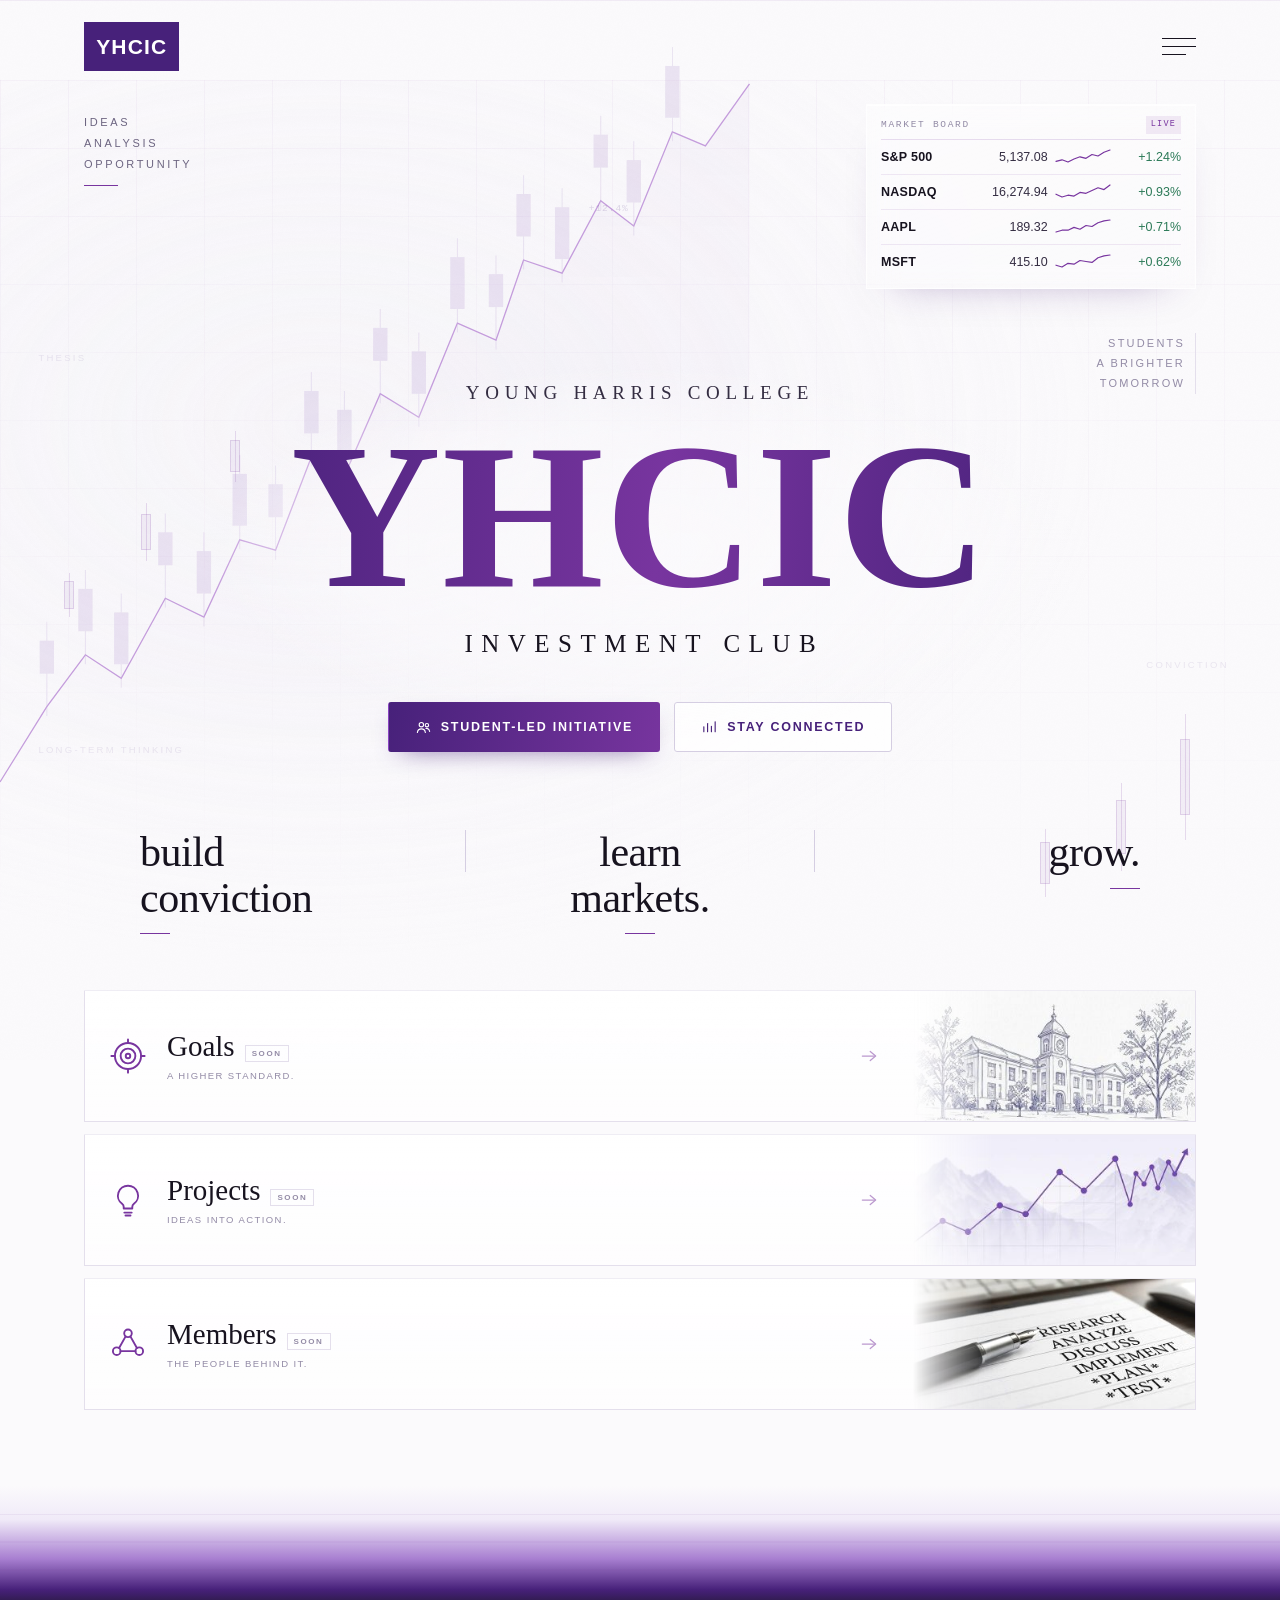
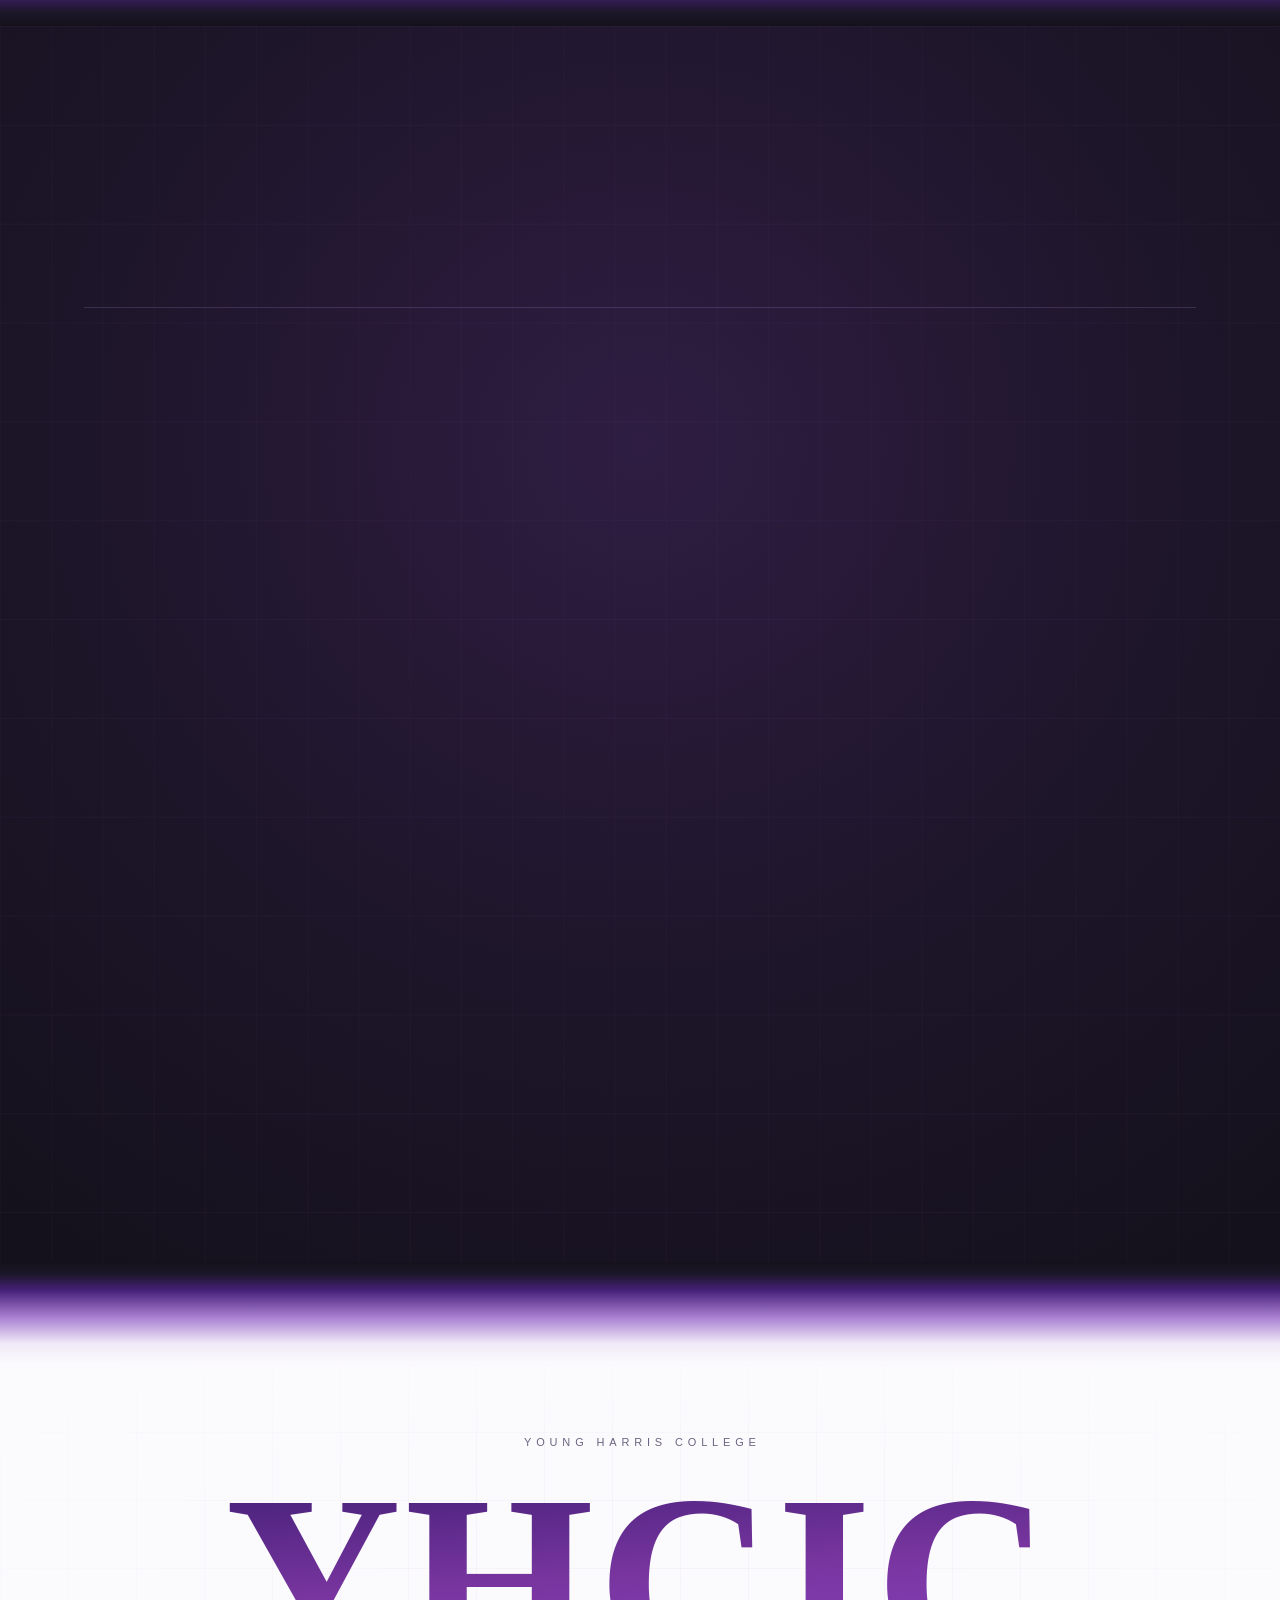
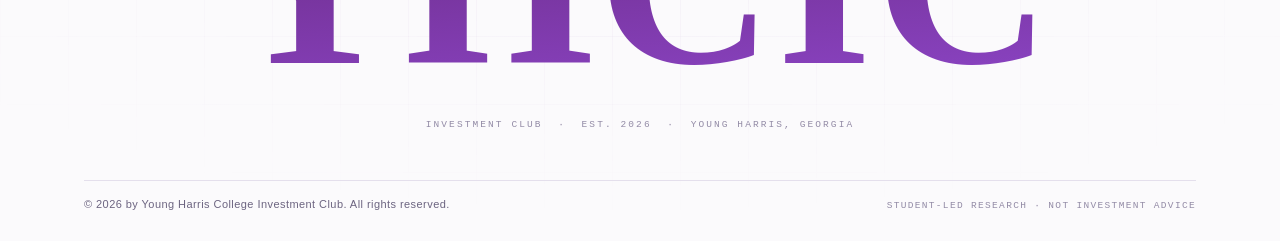
==== commit ff333f79: "Wordmark: swap Bodoni Moda 900 for Fraunces 900 Feedback was that the logo read thin even at Black w" ====
--- a/index.html
+++ b/index.html
@@ -58,9 +58,9 @@
 
 <link rel="preconnect" href="https://fonts.googleapis.com">
 <link rel="preconnect" href="https://fonts.gstatic.com" crossorigin>
-<!-- only the weights site.css actually sets: Bodoni 400/900, Newsreader 300/400, Inter 400/500/600 —
-     no unused weight in the request, so nothing downloads that never paints -->
-<link rel="stylesheet" href="https://fonts.googleapis.com/css2?family=Bodoni+Moda:opsz,wght@6..96,400;6..96,900&family=Newsreader:opsz,wght@6..72,300;6..72,400&family=Inter:wght@400;500;600&display=swap">
+<!-- only the weights site.css actually sets: Bodoni 400, Fraunces 900 (wordmark
+     only), Newsreader 300/400, Inter 400/500/600 — no unused weight requested -->
+<link rel="stylesheet" href="https://fonts.googleapis.com/css2?family=Bodoni+Moda:opsz,wght@6..96,400&family=Fraunces:opsz,wght@9..144,900&family=Newsreader:opsz,wght@6..72,300;6..72,400&family=Inter:wght@400;500;600&display=swap">
 <link rel="stylesheet" href="assets/css/site.css">
 </head>
 <body>
--- a/assets/css/site.css
+++ b/assets/css/site.css
@@ -35,6 +35,10 @@
   --radius: 3px;
 
   --ff-display: "Bodoni Moda", "Didot", "Times New Roman", serif;
+  /* wordmark only — Bodoni's razor-thin hairlines are its whole character
+     as a didone, no weight fixes that; Fraunces Black keeps a serif,
+     editorial, premium feel with far more uniform, confident strokes. */
+  --ff-logo: "Fraunces", "Bodoni Moda", "Didot", "Times New Roman", serif;
   --ff-edit:    "Newsreader", "Iowan Old Style", Georgia, serif;
   --ff-ui:      "Inter", -apple-system, BlinkMacSystemFont, "Segoe UI", Roboto, sans-serif;
   --ff-mono:    ui-monospace, SFMono-Regular, "SF Mono", Menlo, Consolas, monospace;
@@ -291,7 +295,7 @@
 }
 .lockup__over{ font-family:var(--ff-display); font-weight:400; font-size:clamp(12px,2.6vw,19px); letter-spacing:.3em; text-transform:uppercase; color:var(--ink-2); }
 .lockup__word{
-  font-family:var(--ff-display); font-weight:900;
+  font-family:var(--ff-logo); font-weight:900;
   font-size:clamp(76px,18.5vw,208px); line-height:.96; letter-spacing:.005em;
   margin-block:clamp(2px,1vw,8px);
   background:linear-gradient(97deg,var(--purple-deep) 12%,var(--purple) 52%,var(--purple-deep) 88%);
@@ -594,7 +598,7 @@
   letter-spacing:.44em; text-transform:uppercase; color:var(--muted); padding-left:.44em;
 }
 .foot__wordmark{
-  font-family:var(--ff-display); font-weight:900;
+  font-family:var(--ff-logo); font-weight:900;
   font-size:clamp(66px,19vw,248px); line-height:.92; letter-spacing:.015em; padding-bottom:.02em;
   background:linear-gradient(176deg,var(--purple-deep) 6%,var(--purple) 46%,#8B44C4 96%);
   -webkit-background-clip:text; background-clip:text;
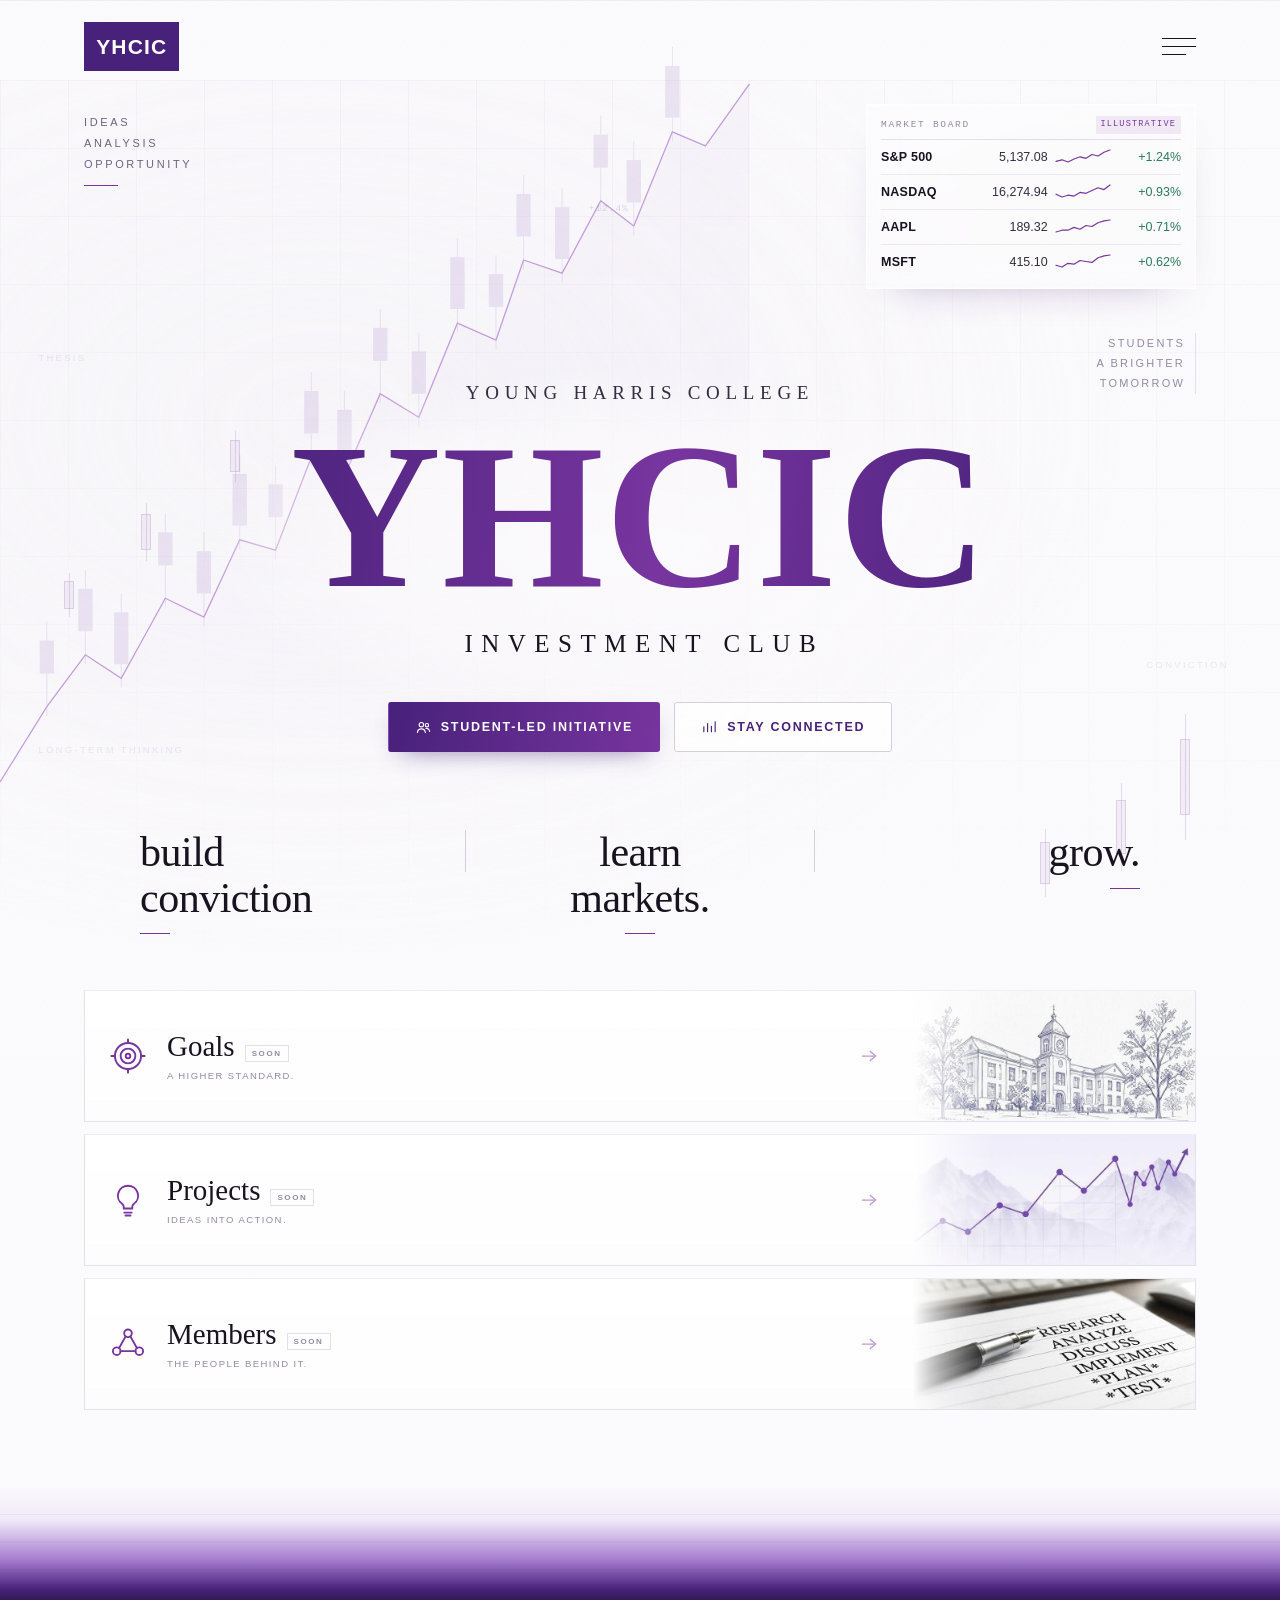
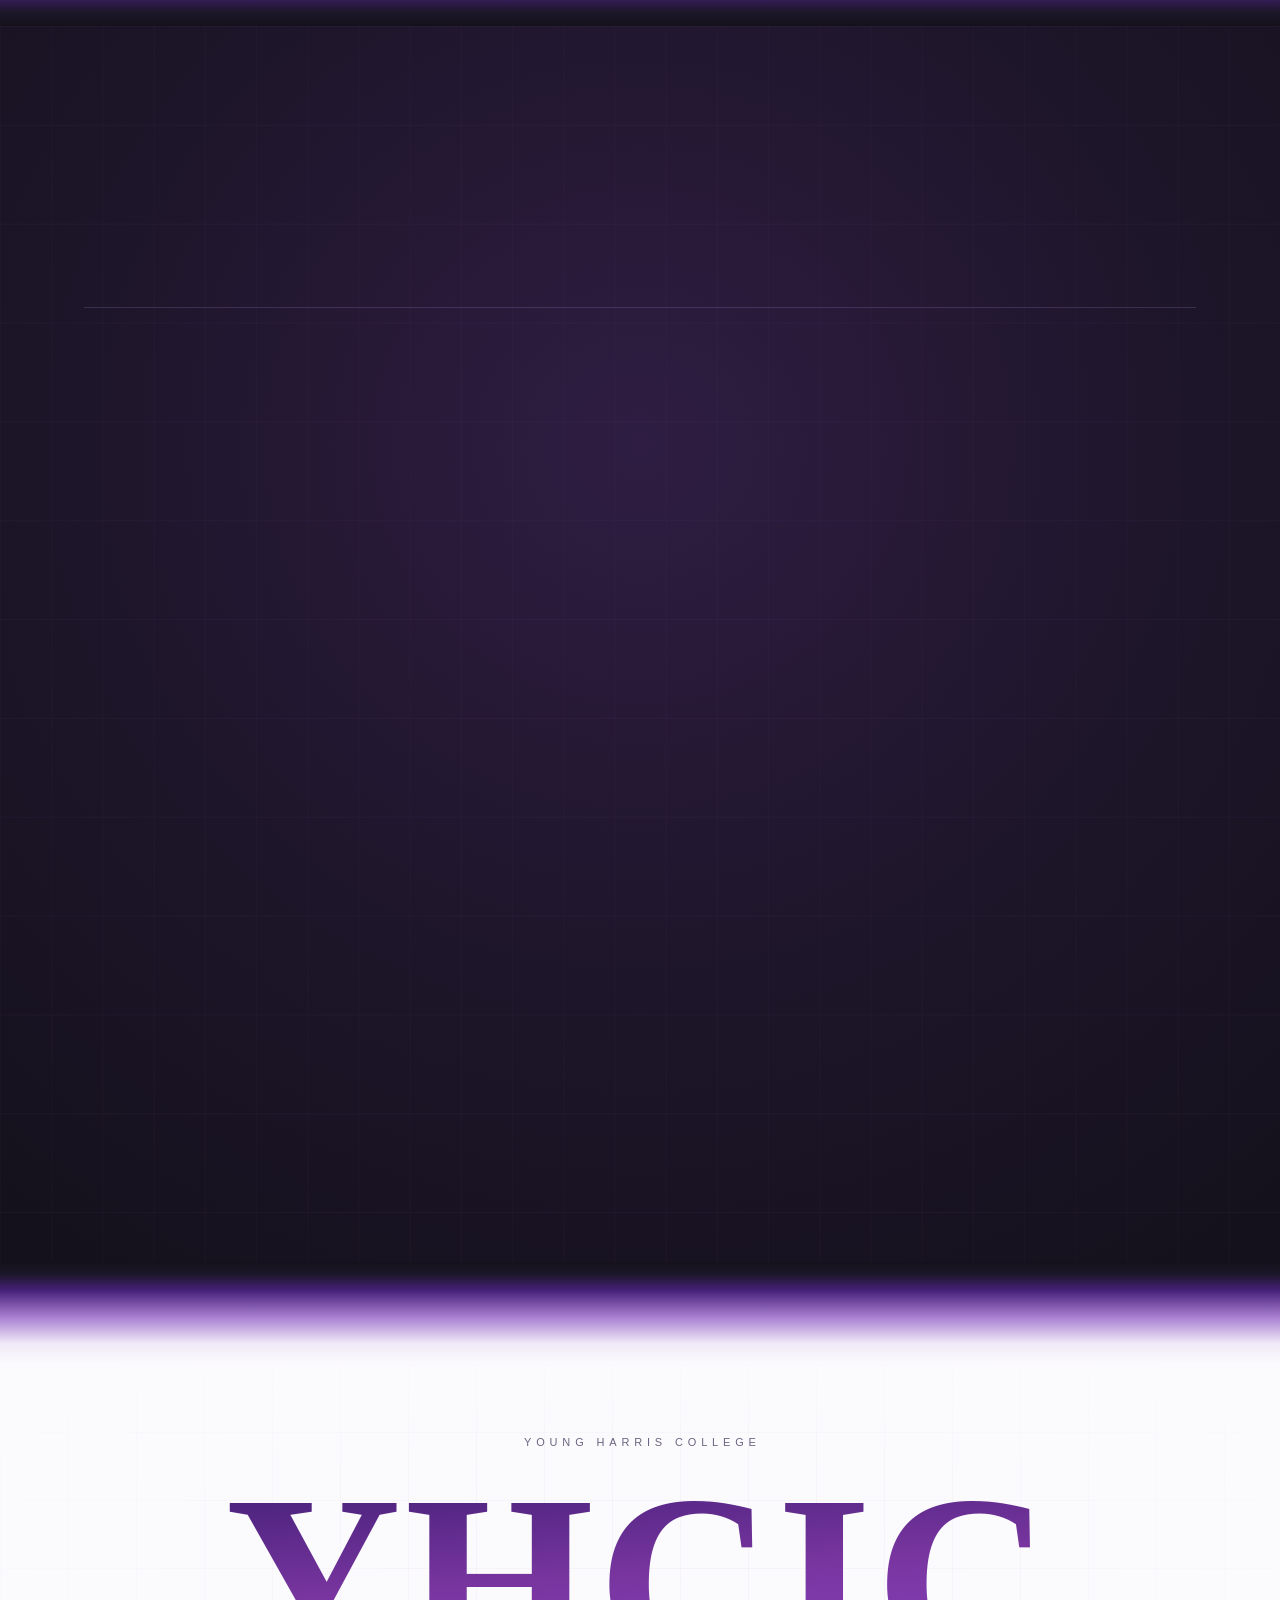
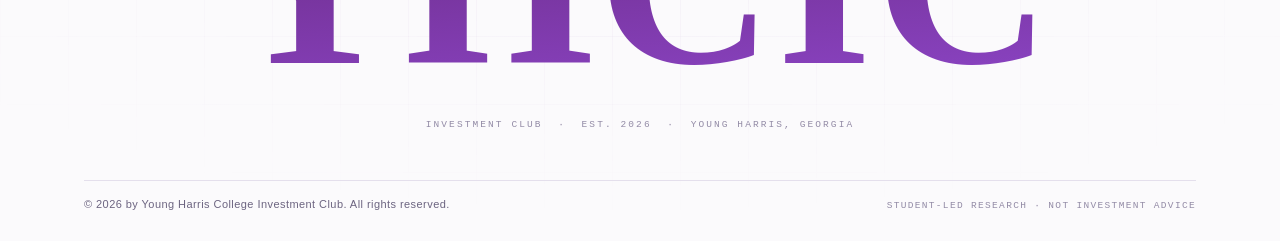
==== commit d2735ef7: "Move Finnhub key out of the browser entirely — real proxy, real fix New project (github.com/martinur" ====
--- a/index.html
+++ b/index.html
@@ -21,7 +21,7 @@
      site with no user accounts: a script or style from anywhere but
      this site's own files and Google Fonts. No 'unsafe-inline' on
      script-src — every script here lives in assets/js/. -->
-<meta http-equiv="Content-Security-Policy" content="default-src 'self'; script-src 'self'; style-src 'self' https://fonts.googleapis.com; font-src 'self' https://fonts.gstatic.com; img-src 'self' data:; connect-src 'self' https://finnhub.io https://formspree.io https://vitals.vercel-insights.com; object-src 'none'; base-uri 'self'; form-action 'self'; upgrade-insecure-requests">
+<meta http-equiv="Content-Security-Policy" content="default-src 'self'; script-src 'self'; style-src 'self' https://fonts.googleapis.com; font-src 'self' https://fonts.gstatic.com; img-src 'self' data:; connect-src 'self' https://yhcic-market.vercel.app https://formspree.io https://vitals.vercel-insights.com; object-src 'none'; base-uri 'self'; form-action 'self'; upgrade-insecure-requests">
 <meta name="referrer" content="strict-origin-when-cross-origin">
 <link rel="preload" as="script" href="assets/js/motion-check.js">
 
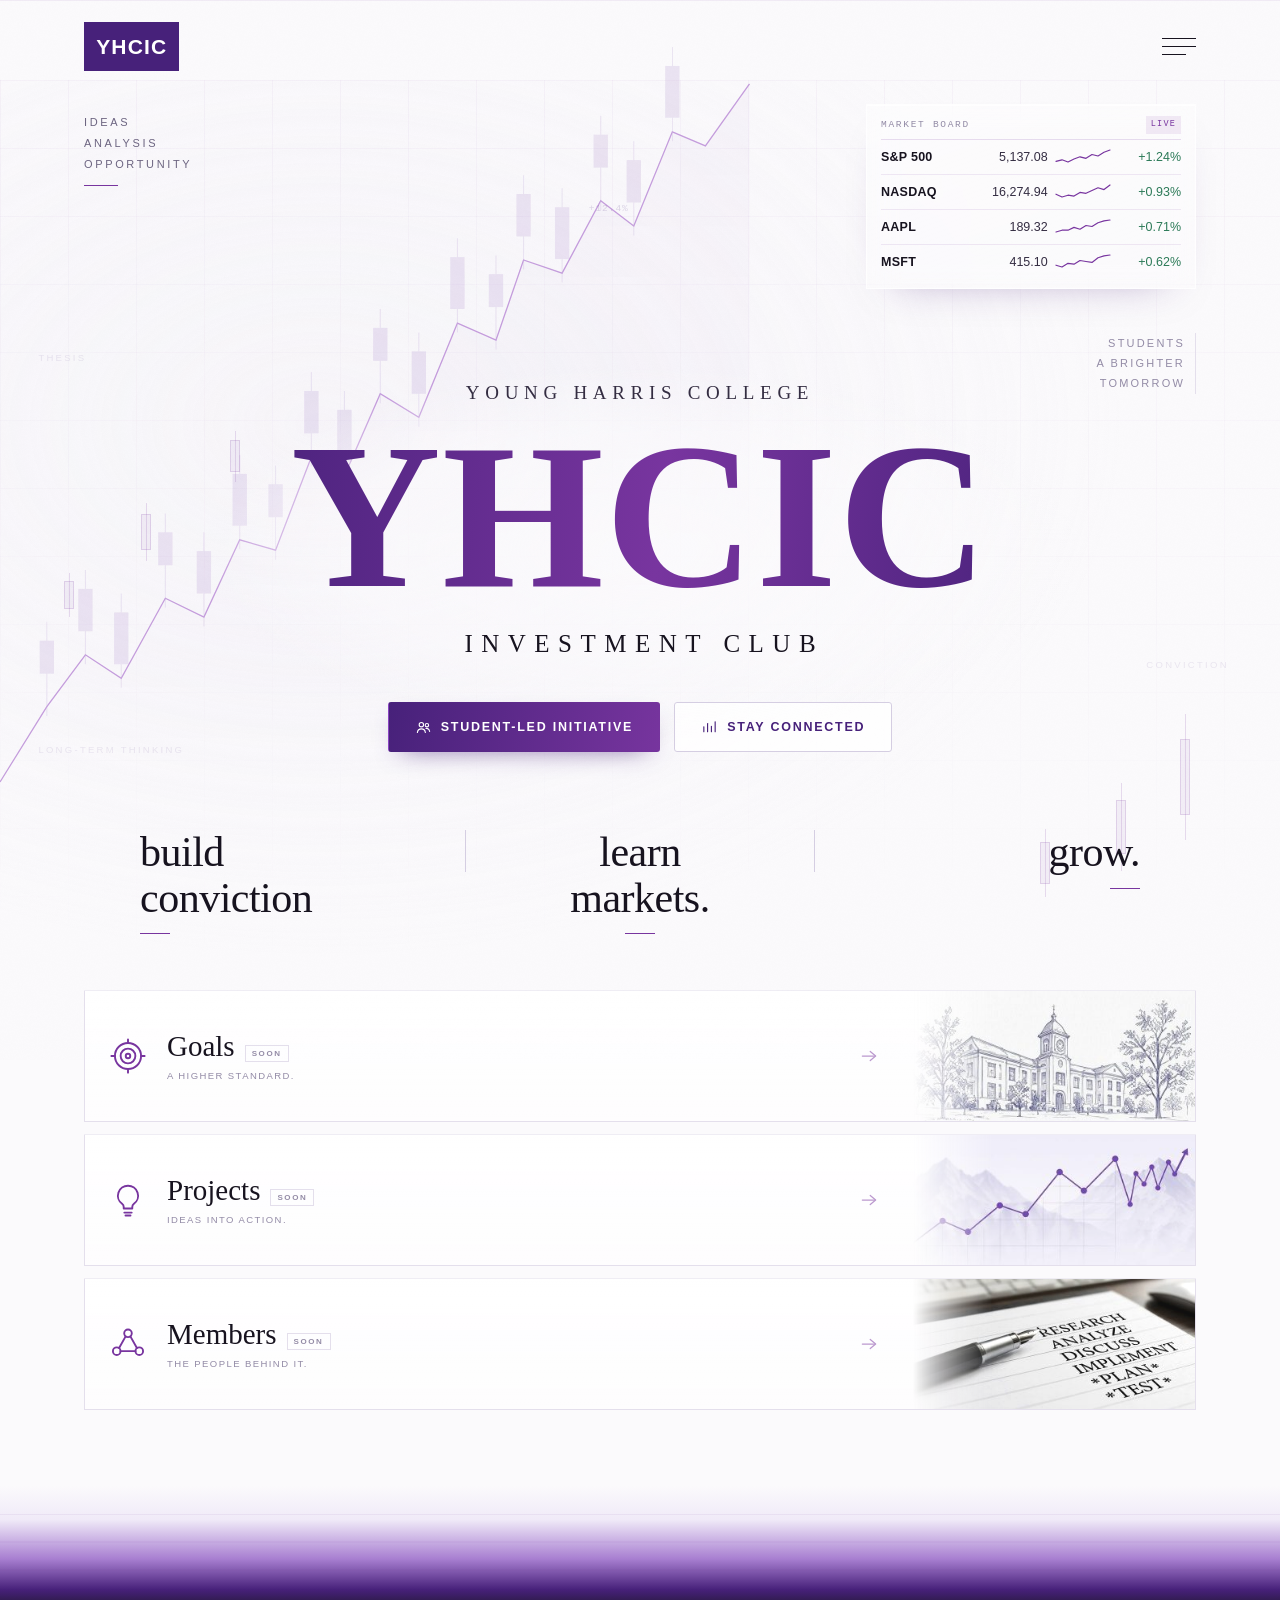
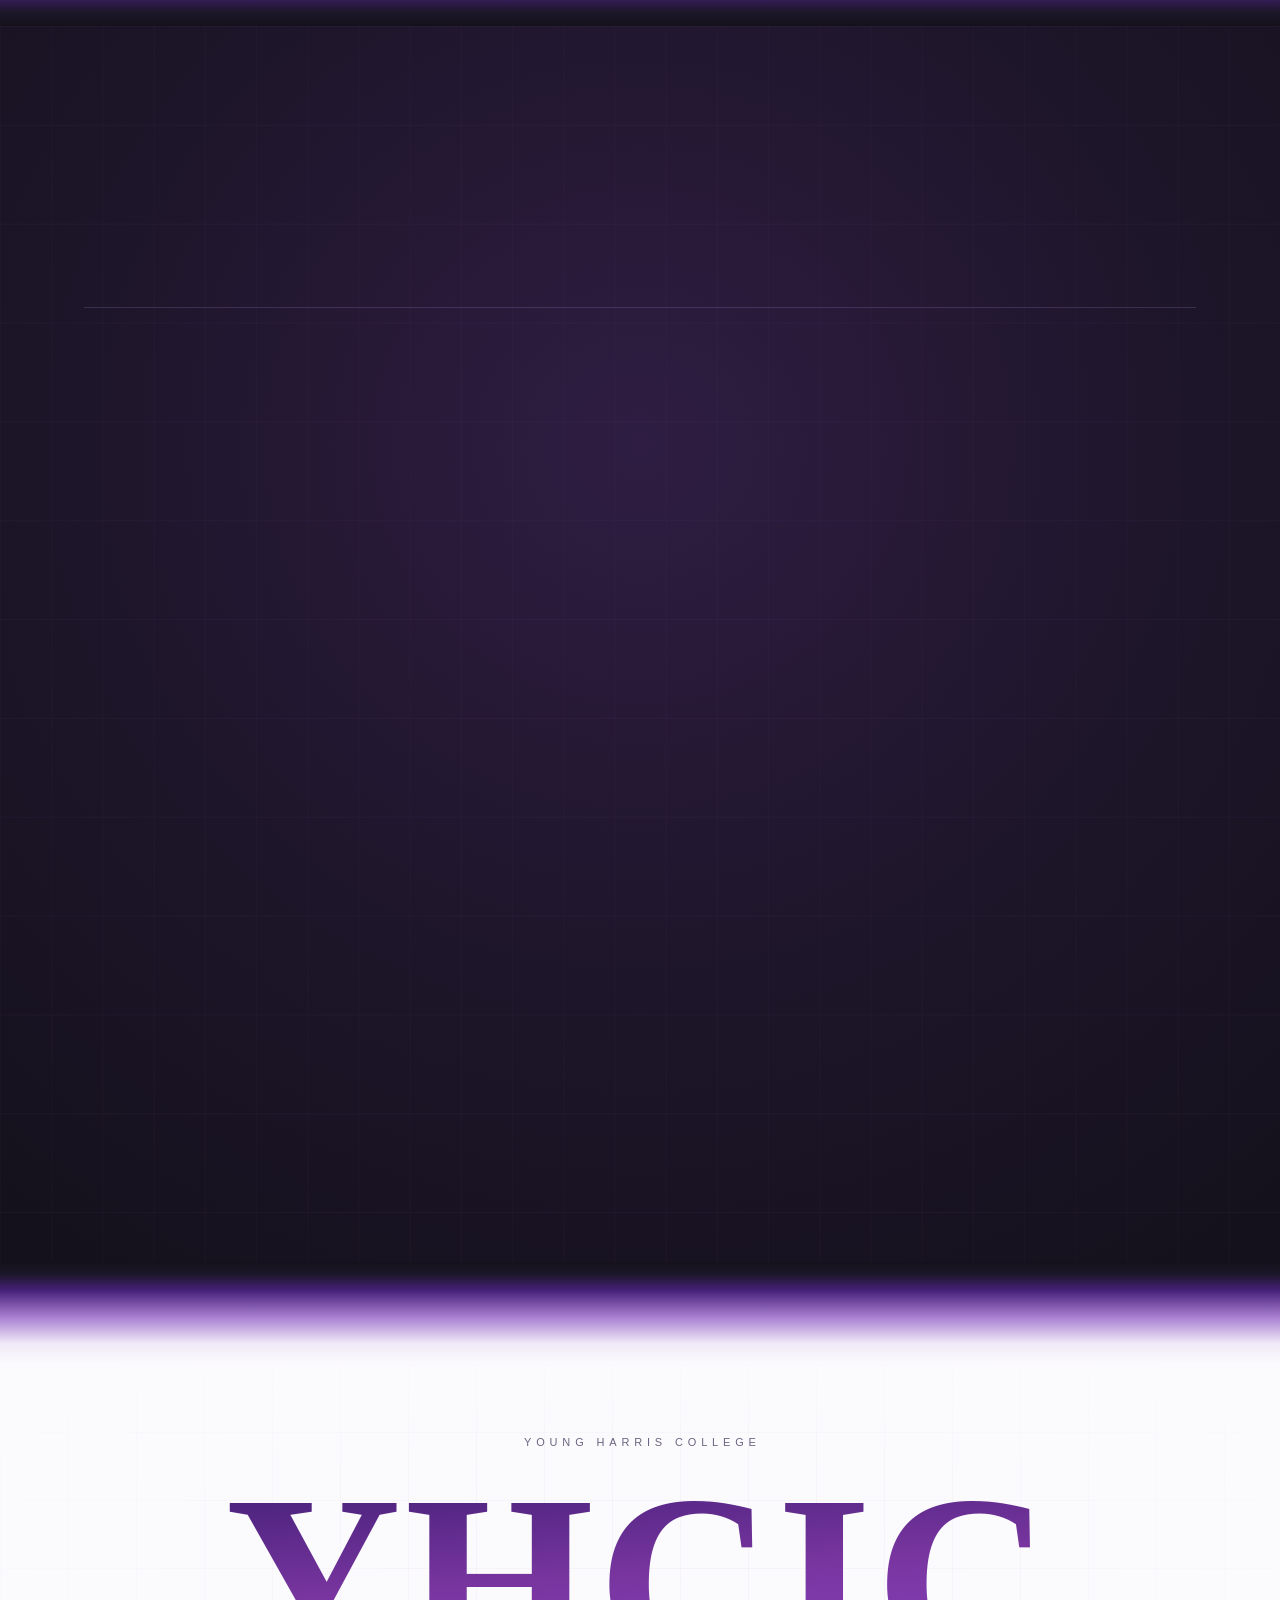
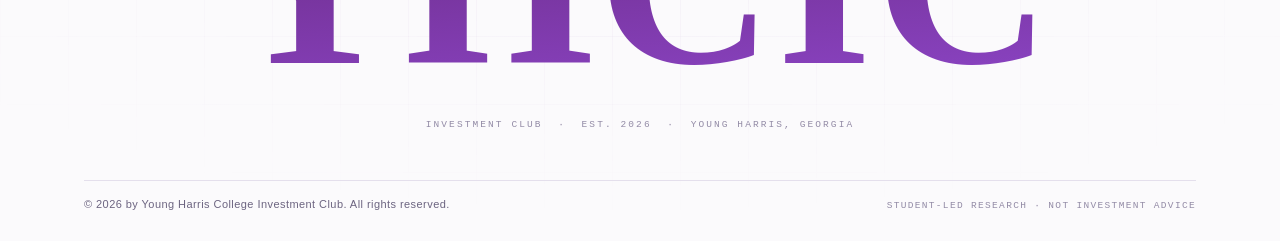
==== commit aa5318ea: "Connect the membership form to the owned intake backend Swaps Formspree for the admin panel's own /a" ====
--- a/index.html
+++ b/index.html
@@ -21,7 +21,7 @@
      site with no user accounts: a script or style from anywhere but
      this site's own files and Google Fonts. No 'unsafe-inline' on
      script-src — every script here lives in assets/js/. -->
-<meta http-equiv="Content-Security-Policy" content="default-src 'self'; script-src 'self'; style-src 'self' https://fonts.googleapis.com; font-src 'self' https://fonts.gstatic.com; img-src 'self' data:; connect-src 'self' https://yhcic-market.vercel.app https://formspree.io https://vitals.vercel-insights.com; object-src 'none'; base-uri 'self'; form-action 'self'; upgrade-insecure-requests">
+<meta http-equiv="Content-Security-Policy" content="default-src 'self'; script-src 'self'; style-src 'self' https://fonts.googleapis.com; font-src 'self' https://fonts.gstatic.com; img-src 'self' data:; connect-src 'self' https://yhcic-market.vercel.app https://yhcic-admin.vercel.app https://vitals.vercel-insights.com; object-src 'none'; base-uri 'self'; form-action 'self'; upgrade-insecure-requests">
 <meta name="referrer" content="strict-origin-when-cross-origin">
 <link rel="preload" as="script" href="assets/js/motion-check.js">
 
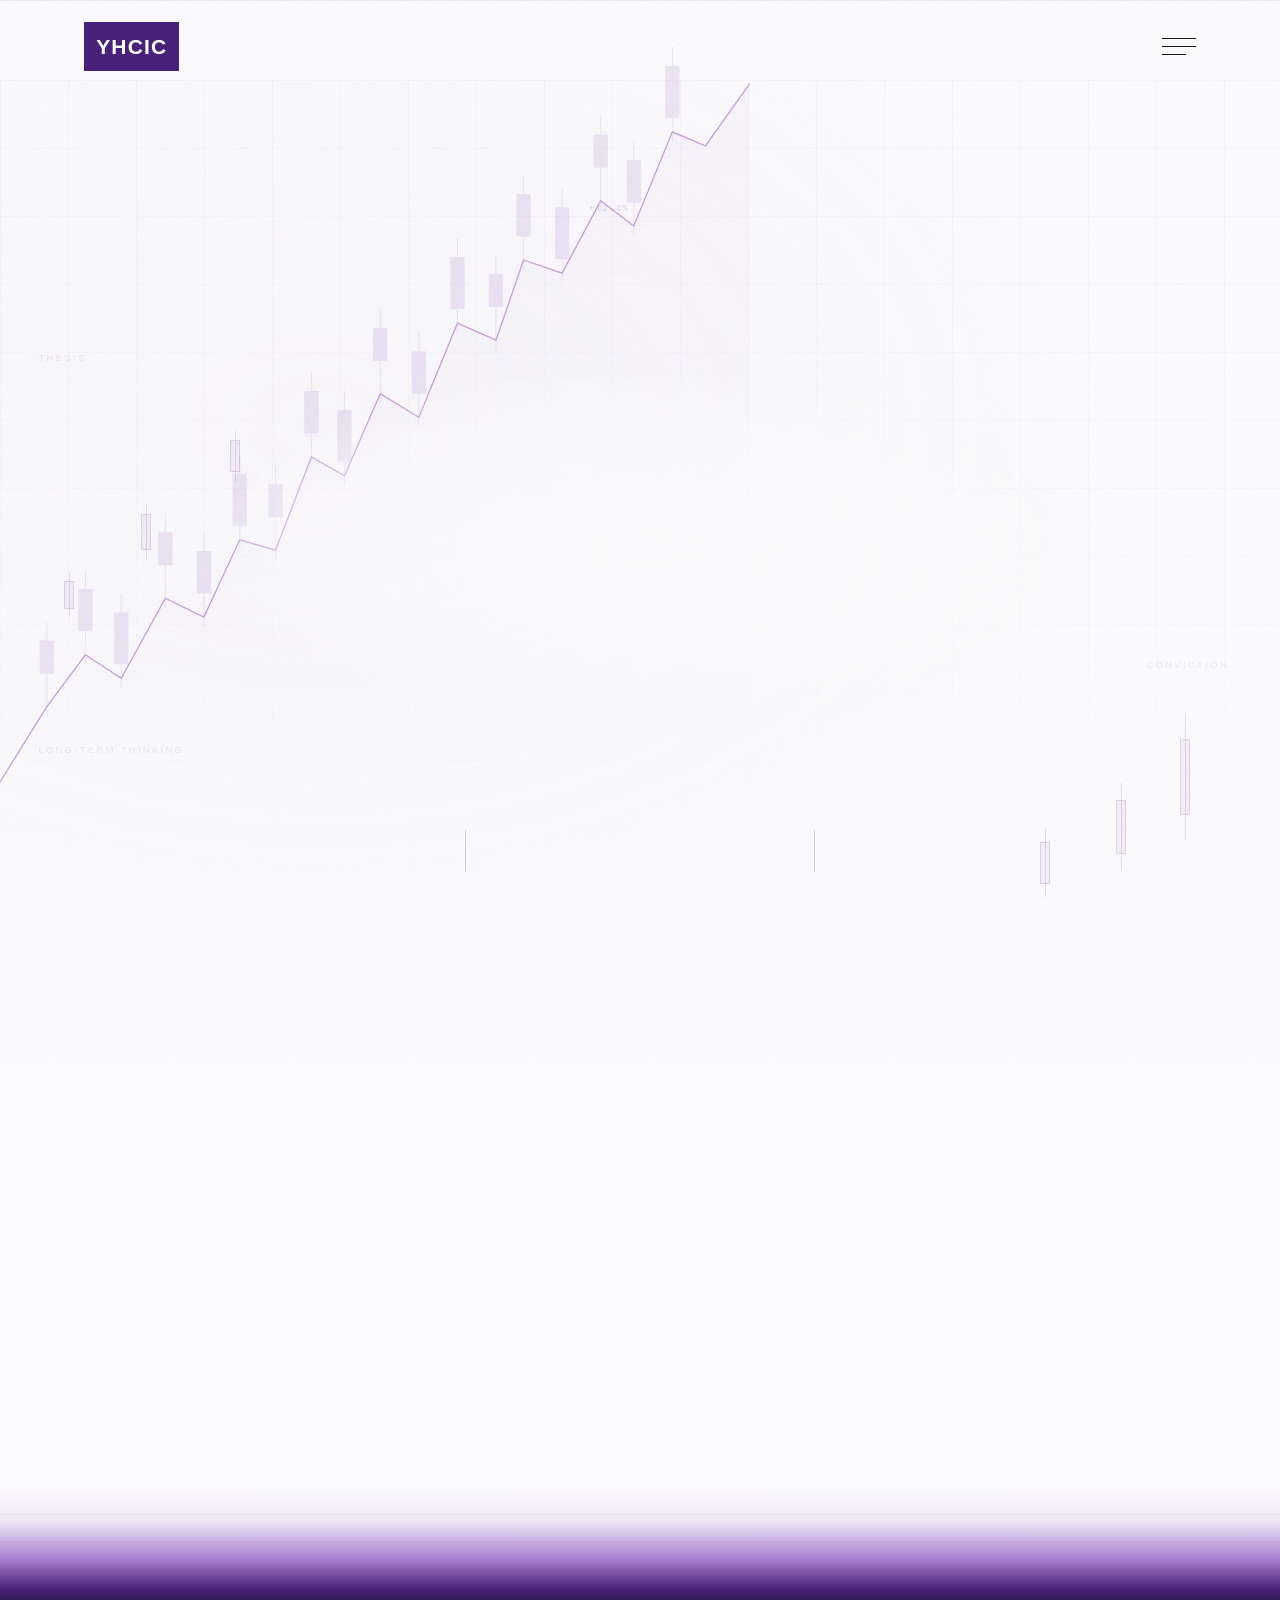
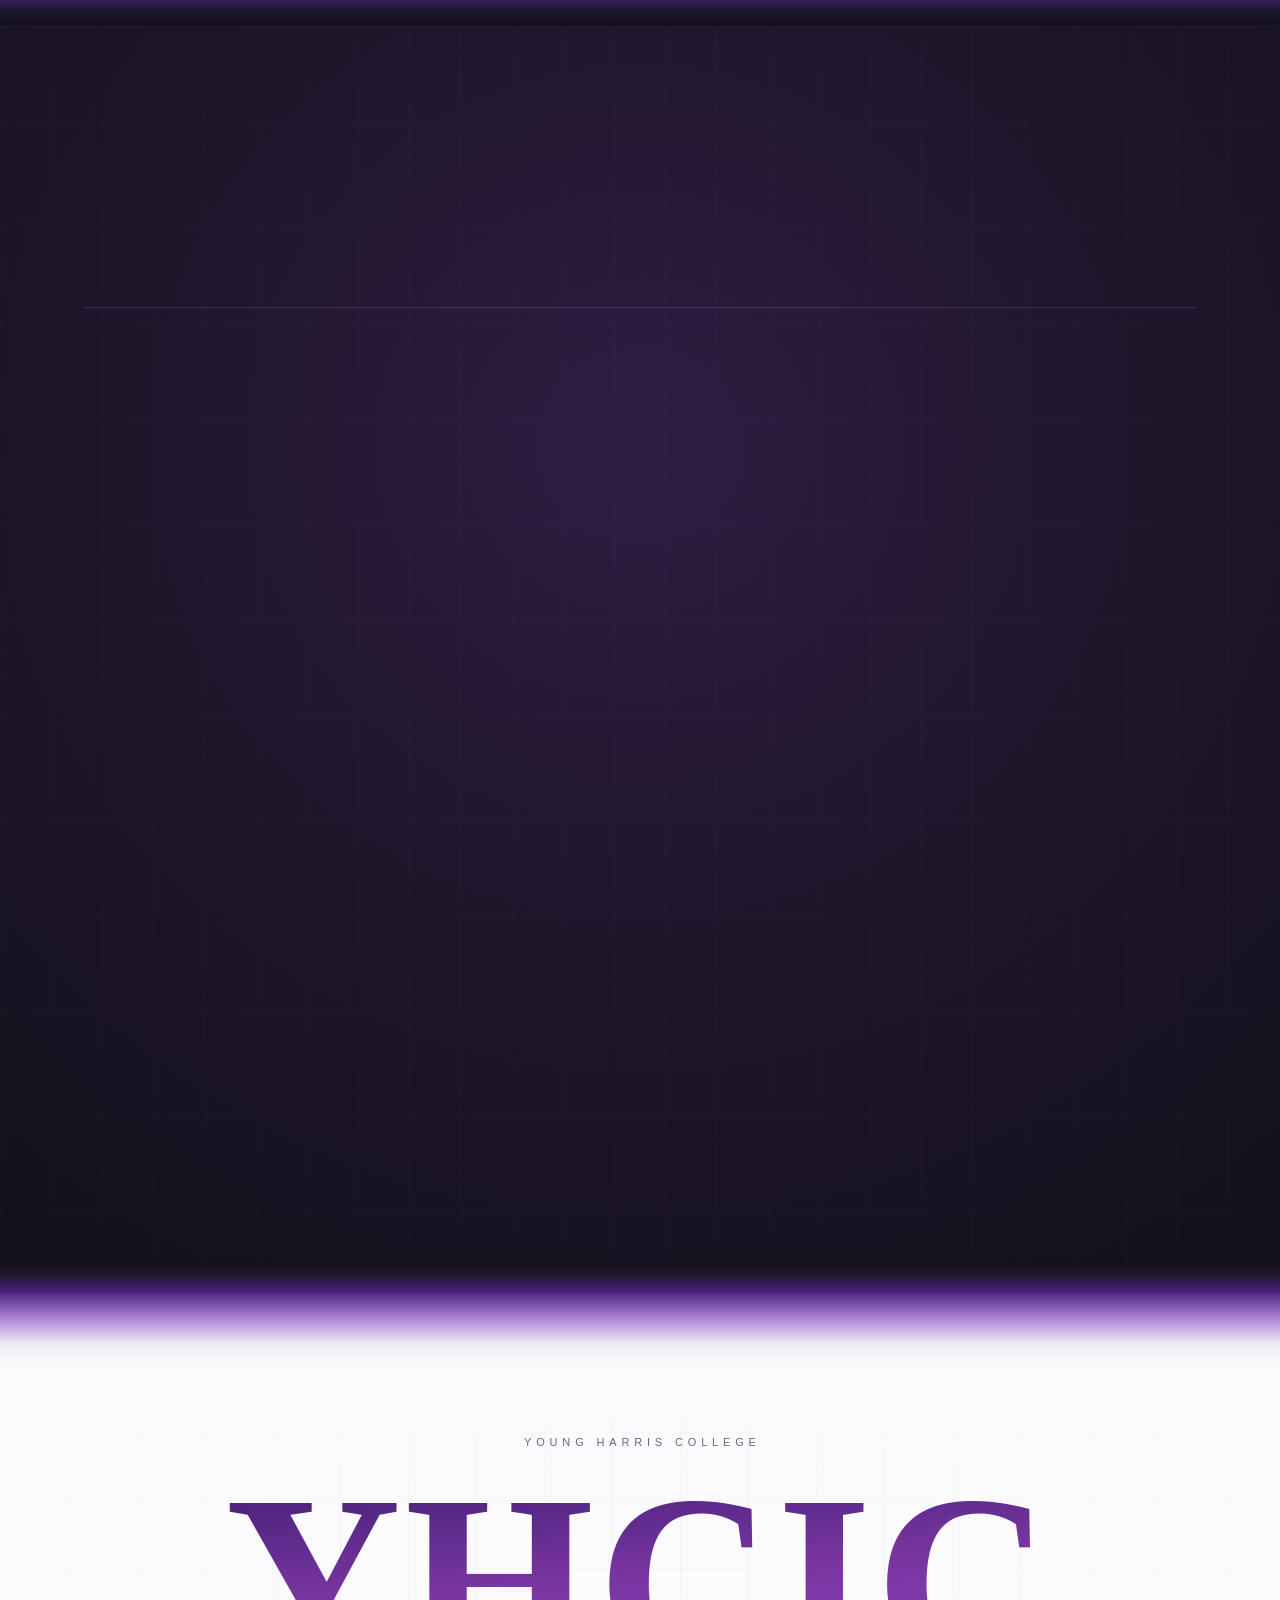
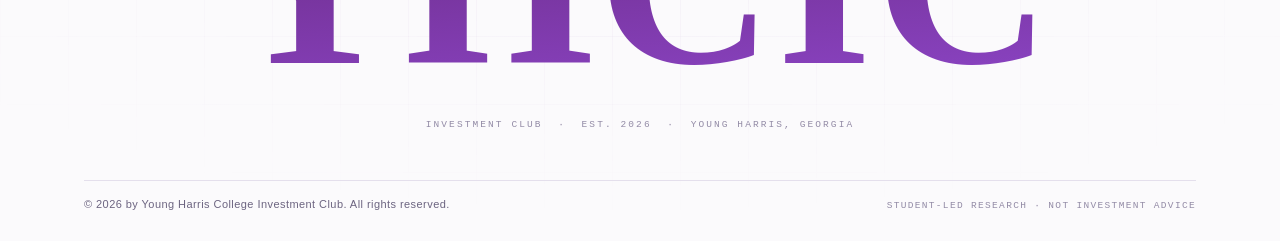
==== commit c7480688: "Add the Goals page, revert wordmark to Bodoni, fix a reveal-flicker bug - New goals.html: the exact " ====
--- a/index.html
+++ b/index.html
@@ -58,9 +58,9 @@
 
 <link rel="preconnect" href="https://fonts.googleapis.com">
 <link rel="preconnect" href="https://fonts.gstatic.com" crossorigin>
-<!-- only the weights site.css actually sets: Bodoni 400, Fraunces 900 (wordmark
-     only), Newsreader 300/400, Inter 400/500/600 — no unused weight requested -->
-<link rel="stylesheet" href="https://fonts.googleapis.com/css2?family=Bodoni+Moda:opsz,wght@6..96,400&family=Fraunces:opsz,wght@9..144,900&family=Newsreader:opsz,wght@6..72,300;6..72,400&family=Inter:wght@400;500;600&display=swap">
+<!-- only the weights site.css actually sets: Bodoni 400 (body/display) and
+     900 (wordmark), Newsreader 300/400, Inter 400/500/600 — no unused weight requested -->
+<link rel="stylesheet" href="https://fonts.googleapis.com/css2?family=Bodoni+Moda:opsz,wght@6..96,400;6..96,900&family=Newsreader:opsz,wght@6..72,300;6..72,400&family=Inter:wght@400;500;600&display=swap">
 <link rel="stylesheet" href="assets/css/site.css">
 </head>
 <body>
@@ -88,7 +88,7 @@
     <nav class="menu__nav" aria-label="Main">
       <a href="#top"><em>01</em> Home</a>
       <a href="#who"><em>02</em> Who We Are</a>
-      <span class="soon"><em>03</em> Goals <b>Soon</b></span>
+      <a href="goals.html"><em>03</em> Goals</a>
       <span class="soon"><em>04</em> Projects <b>Soon</b></span>
       <span class="soon"><em>05</em> Members <b>Soon</b></span>
       <a href="#apply" data-apply><em>06</em> Join YHCIC</a>
@@ -178,19 +178,19 @@
   </div>
 
   <div class="cards">
-    <article class="card" data-seq="c1">
+    <a class="card" href="goals.html" data-seq="c1">
       <span class="card__icon" aria-hidden="true">
         <svg viewBox="0 0 32 32"><circle cx="16" cy="16" r="11"/><circle cx="16" cy="16" r="6.2"/><circle cx="16" cy="16" r="1.9"/><path d="M16 5V2M16 30v-3M5 16H2M30 16h-3"/></svg>
       </span>
       <span class="card__text">
-        <span class="card__title">Goals<span class="card__soon">Soon</span></span>
+        <span class="card__title">Goals</span>
         <span class="card__sub">A higher standard.</span>
       </span>
       <span class="card__arrow" aria-hidden="true"><svg viewBox="0 0 24 24"><path d="M4 12h15"/><path d="M13.5 6.5 20 12l-6.5 5.5"/></svg></span>
       <span class="card__art card__art--ink" aria-hidden="true">
         <img src="assets/img/campus.jpg" srcset="assets/img/campus-380.jpg 380w, assets/img/campus.jpg 760w" sizes="(min-width:760px) 282px, 35vw" alt="" width="760" height="322" loading="lazy" decoding="async">
       </span>
-    </article>
+    </a>
 
     <article class="card" data-seq="c2">
       <span class="card__icon" aria-hidden="true">
--- a/assets/css/site.css
+++ b/assets/css/site.css
@@ -35,10 +35,11 @@
   --radius: 3px;
 
   --ff-display: "Bodoni Moda", "Didot", "Times New Roman", serif;
-  /* wordmark only — Bodoni's razor-thin hairlines are its whole character
-     as a didone, no weight fixes that; Fraunces Black keeps a serif,
-     editorial, premium feel with far more uniform, confident strokes. */
-  --ff-logo: "Fraunces", "Bodoni Moda", "Didot", "Times New Roman", serif;
+  /* Fraunces Black was tried here for more uniform strokes at giant
+     size, but its default soft/wonky personality read as cartoonish —
+     the wrong register for a financial firm. Bodoni's thin hairlines
+     are the point of a didone, not a flaw to fix. */
+  --ff-logo: var(--ff-display);
   --ff-edit:    "Newsreader", "Iowan Old Style", Georgia, serif;
   --ff-ui:      "Inter", -apple-system, BlinkMacSystemFont, "Segoe UI", Roboto, sans-serif;
   --ff-mono:    ui-monospace, SFMono-Regular, "SF Mono", Menlo, Consolas, monospace;
@@ -679,10 +680,10 @@
 
 .fld{ position:relative; display:flex; flex-direction:column; gap:6px; min-width:0; }
 .fld label{
-  font-family:var(--ff-mono); font-size:9px; letter-spacing:.2em;
-  text-transform:uppercase; color:var(--vault-mute);
-}
-.fld label em{ font-style:normal; color:rgba(154,144,176,.55); }
+  font-family:var(--ff-mono); font-size:11px; letter-spacing:.14em;
+  text-transform:uppercase; color:var(--vault-accent-2); opacity:.82;
+}
+.fld label em{ font-style:normal; color:rgba(154,144,176,.7); }
 .fld input,.fld textarea,.fld select{
   width:100%; background:transparent; color:var(--vault-ink);
   border:0; border-bottom:1px solid var(--vault-rule); border-radius:0;
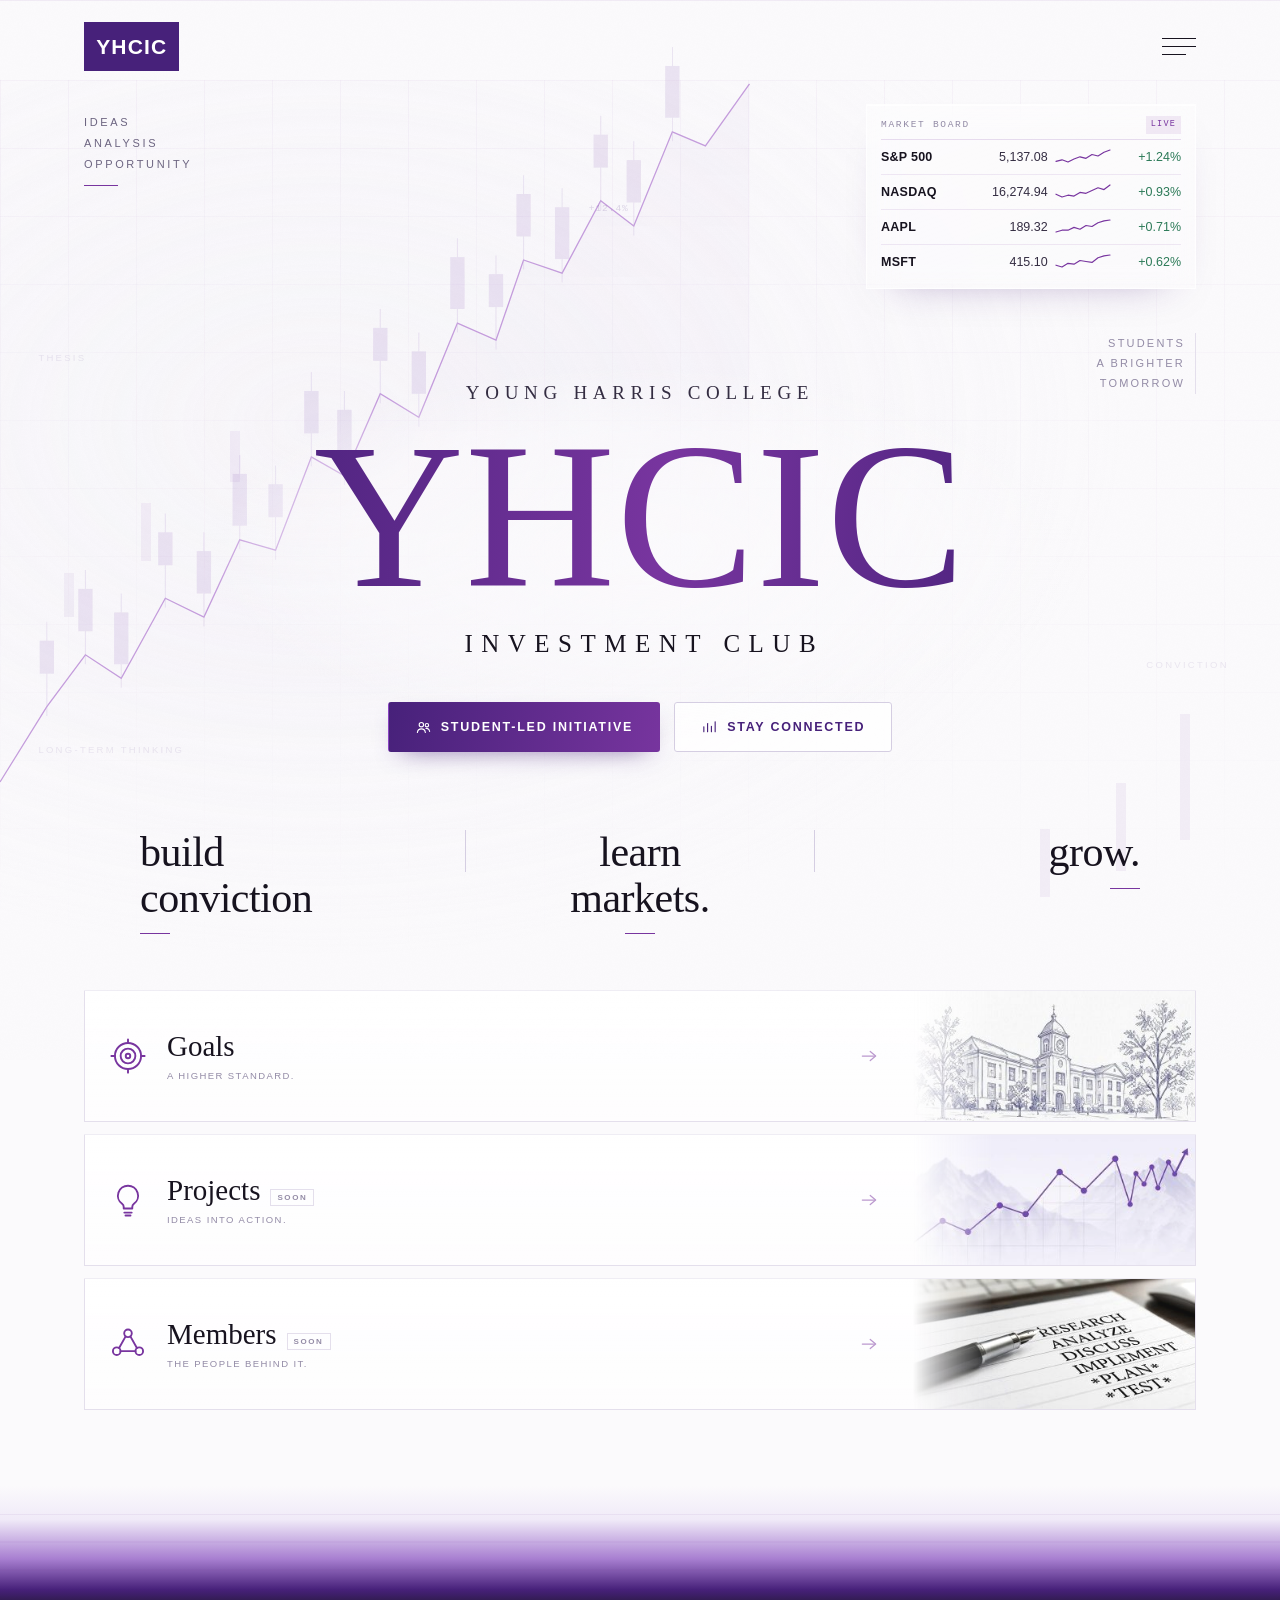
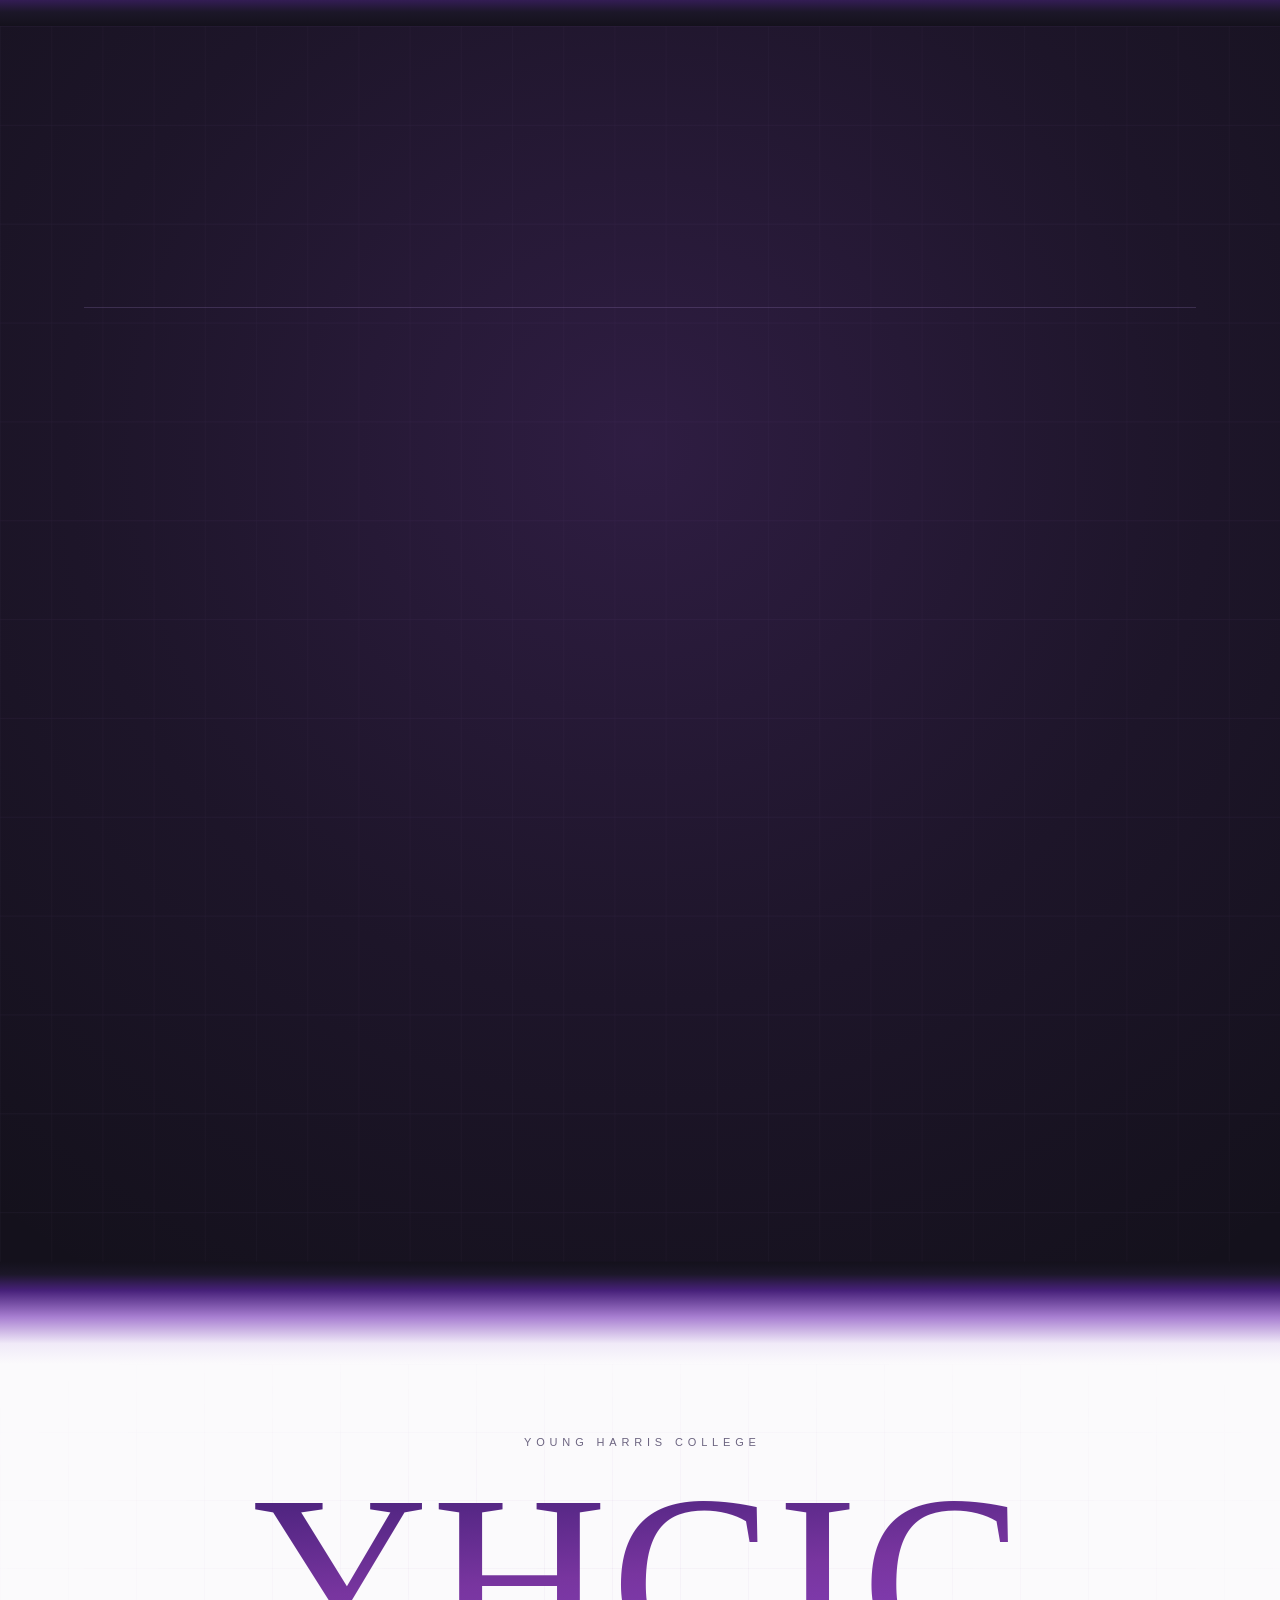
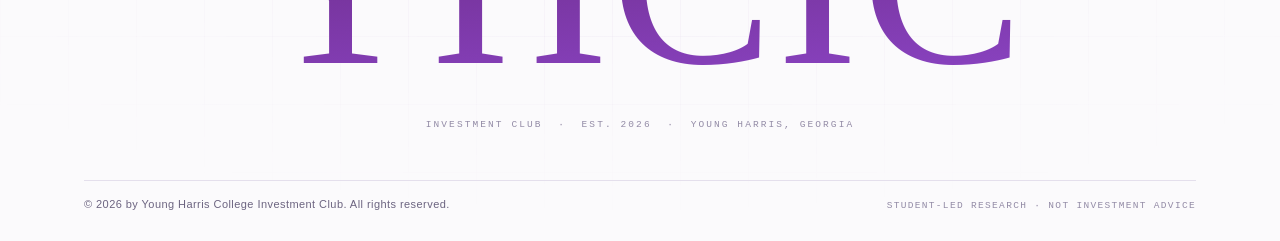
==== commit d9e8c529: "Wordmark: swap Fraunces for DM Serif Display Bodoni Moda's hairlines disappeared at giant size; Frau" ====
--- a/index.html
+++ b/index.html
@@ -58,9 +58,10 @@
 
 <link rel="preconnect" href="https://fonts.googleapis.com">
 <link rel="preconnect" href="https://fonts.gstatic.com" crossorigin>
-<!-- only the weights site.css actually sets: Bodoni 400 (body/display) and
-     900 (wordmark), Newsreader 300/400, Inter 400/500/600 — no unused weight requested -->
-<link rel="stylesheet" href="https://fonts.googleapis.com/css2?family=Bodoni+Moda:opsz,wght@6..96,400;6..96,900&family=Newsreader:opsz,wght@6..72,300;6..72,400&family=Inter:wght@400;500;600&display=swap">
+<!-- only the weights site.css actually sets: Bodoni 400 (body/display),
+     DM Serif Display 400 (wordmark — its only weight, already heavy),
+     Newsreader 300/400, Inter 400/500/600 — no unused weight requested -->
+<link rel="stylesheet" href="https://fonts.googleapis.com/css2?family=Bodoni+Moda:opsz,wght@6..96,400&family=DM+Serif+Display&family=Newsreader:opsz,wght@6..72,300;6..72,400&family=Inter:wght@400;500;600&display=swap">
 <link rel="stylesheet" href="assets/css/site.css">
 </head>
 <body>
--- a/assets/css/site.css
+++ b/assets/css/site.css
@@ -35,11 +35,13 @@
   --radius: 3px;
 
   --ff-display: "Bodoni Moda", "Didot", "Times New Roman", serif;
-  /* Fraunces Black was tried here for more uniform strokes at giant
-     size, but its default soft/wonky personality read as cartoonish —
-     the wrong register for a financial firm. Bodoni's thin hairlines
-     are the point of a didone, not a flaw to fix. */
-  --ff-logo: var(--ff-display);
+  /* Wordmark only. Two things already ruled out here: Bodoni itself
+     (its thin didone hairlines disappear/blur together at this size),
+     then Fraunces Black (reads soft and cartoonish no matter the
+     weight — the wrong register for a financial firm). DM Serif
+     Display has real, confident stroke weight with none of Fraunces'
+     bulbous roundness — sharp serifs, upright, no gimmicks. */
+  --ff-logo: "DM Serif Display", "Bodoni Moda", "Didot", "Times New Roman", serif;
   --ff-edit:    "Newsreader", "Iowan Old Style", Georgia, serif;
   --ff-ui:      "Inter", -apple-system, BlinkMacSystemFont, "Segoe UI", Roboto, sans-serif;
   --ff-mono:    ui-monospace, SFMono-Regular, "SF Mono", Menlo, Consolas, monospace;
@@ -296,7 +298,10 @@
 }
 .lockup__over{ font-family:var(--ff-display); font-weight:400; font-size:clamp(12px,2.6vw,19px); letter-spacing:.3em; text-transform:uppercase; color:var(--ink-2); }
 .lockup__word{
-  font-family:var(--ff-logo); font-weight:900;
+  /* DM Serif Display ships one weight (400) that's already this
+     heavy — 900 here would just fake-bold a font that has no such
+     file, and synthetic bold on a serif looks smeared, not bolder. */
+  font-family:var(--ff-logo); font-weight:400;
   font-size:clamp(76px,18.5vw,208px); line-height:.96; letter-spacing:.005em;
   margin-block:clamp(2px,1vw,8px);
   background:linear-gradient(97deg,var(--purple-deep) 12%,var(--purple) 52%,var(--purple-deep) 88%);
@@ -599,7 +604,7 @@
   letter-spacing:.44em; text-transform:uppercase; color:var(--muted); padding-left:.44em;
 }
 .foot__wordmark{
-  font-family:var(--ff-logo); font-weight:900;
+  font-family:var(--ff-logo); font-weight:400;
   font-size:clamp(66px,19vw,248px); line-height:.92; letter-spacing:.015em; padding-bottom:.02em;
   background:linear-gradient(176deg,var(--purple-deep) 6%,var(--purple) 46%,#8B44C4 96%);
   -webkit-background-clip:text; background-clip:text;
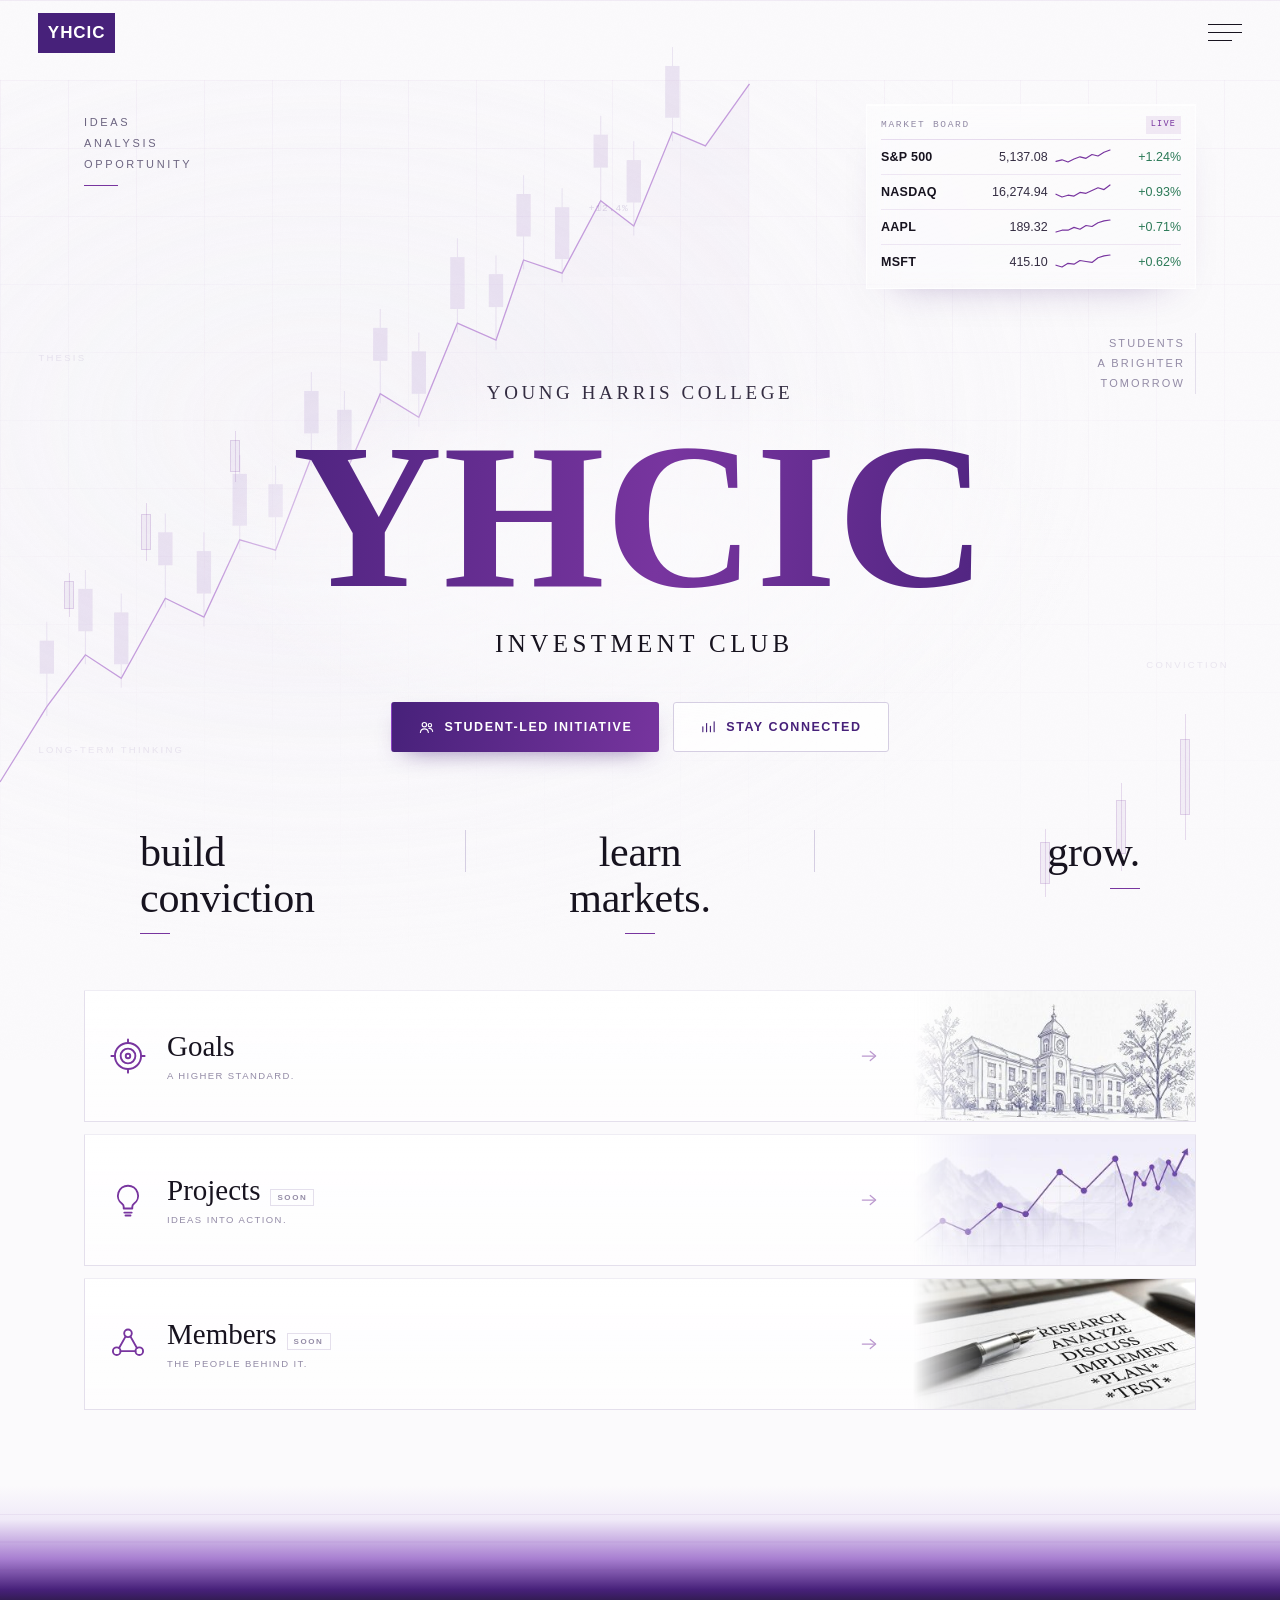
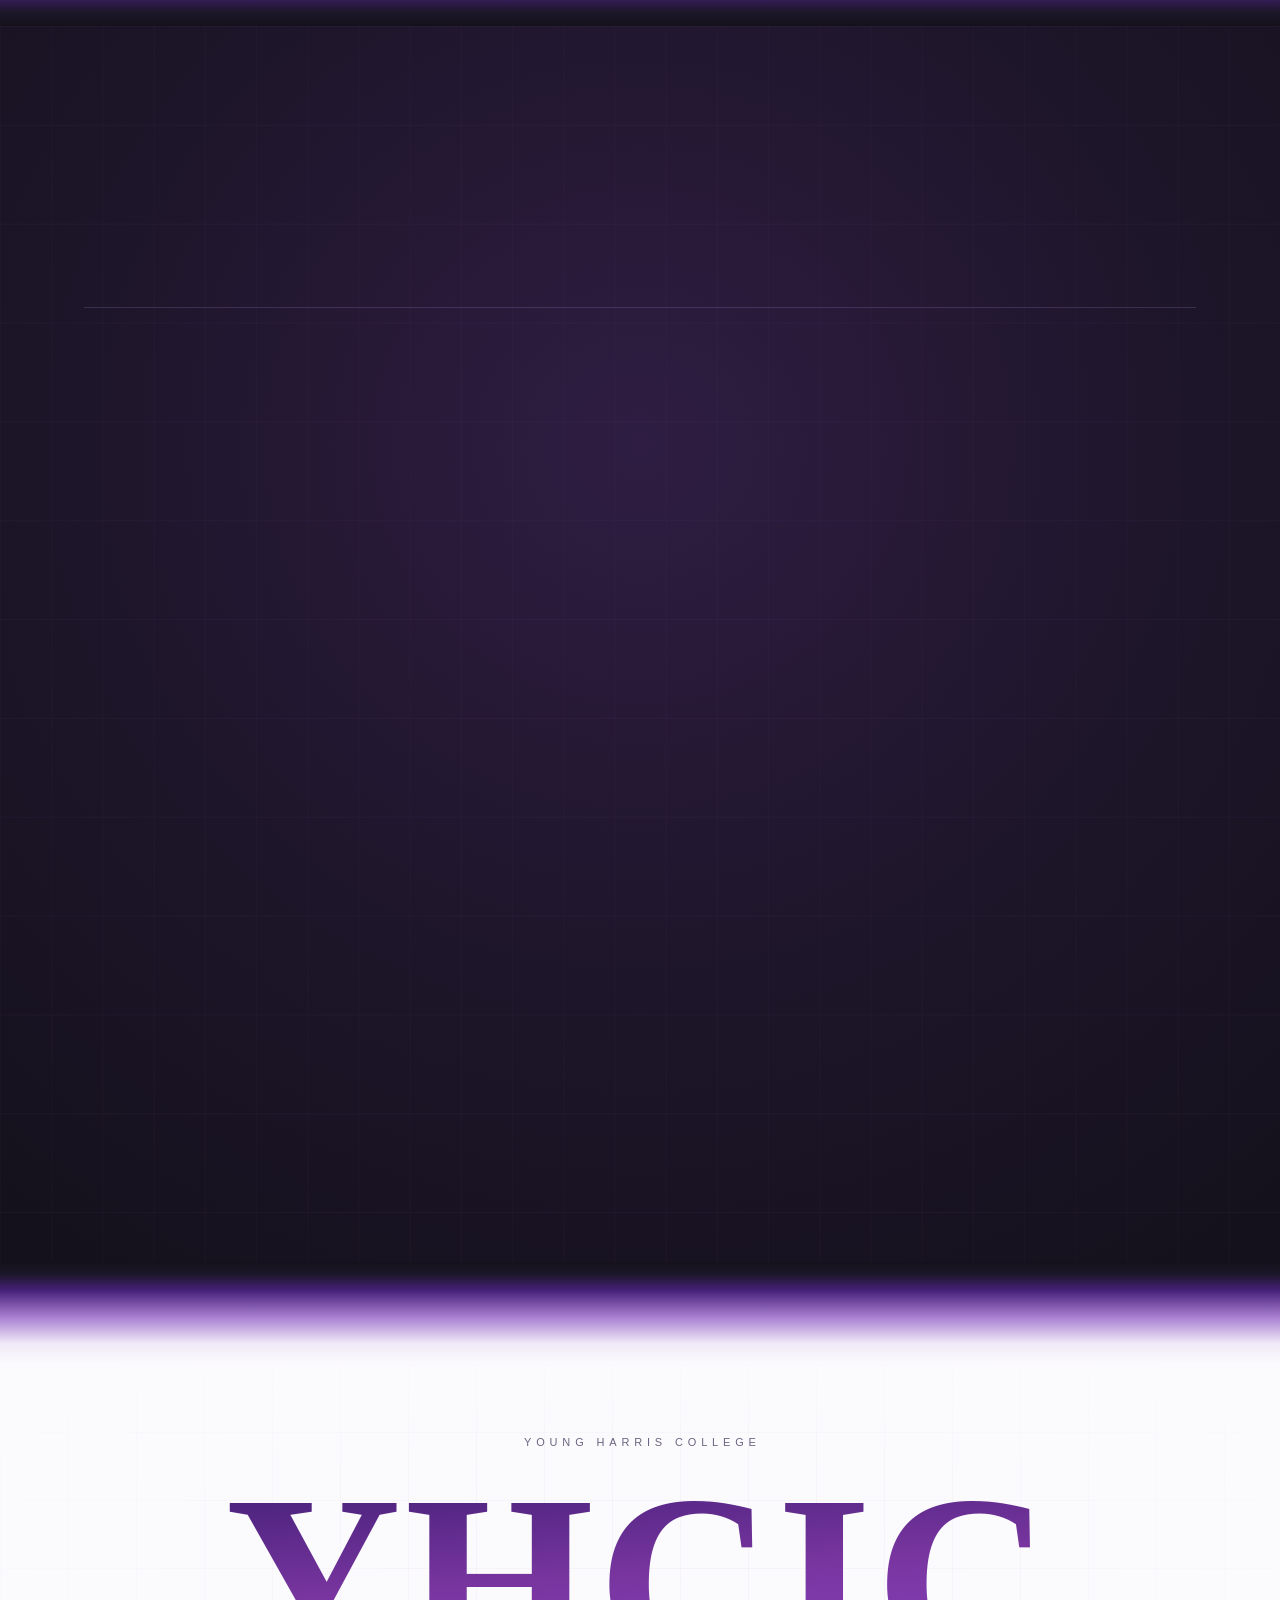
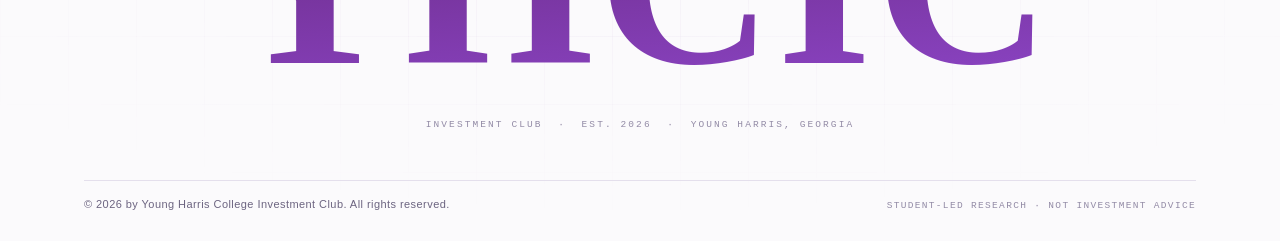
==== commit 2a875c3f: "Wordmark: swap DM Serif Display for Zilla Slab Bold Thicker, in the same register as the bold-sans m" ====
--- a/index.html
+++ b/index.html
@@ -59,9 +59,9 @@
 <link rel="preconnect" href="https://fonts.googleapis.com">
 <link rel="preconnect" href="https://fonts.gstatic.com" crossorigin>
 <!-- only the weights site.css actually sets: Bodoni 400 (body/display),
-     DM Serif Display 400 (wordmark — its only weight, already heavy),
-     Newsreader 300/400, Inter 400/500/600 — no unused weight requested -->
-<link rel="stylesheet" href="https://fonts.googleapis.com/css2?family=Bodoni+Moda:opsz,wght@6..96,400&family=DM+Serif+Display&family=Newsreader:opsz,wght@6..72,300;6..72,400&family=Inter:wght@400;500;600&display=swap">
+     Zilla Slab 700 (wordmark), Newsreader 300/400, Inter 400/500/600
+     — no unused weight requested -->
+<link rel="stylesheet" href="https://fonts.googleapis.com/css2?family=Bodoni+Moda:opsz,wght@6..96,400&family=Zilla+Slab:wght@700&family=Newsreader:opsz,wght@6..72,300;6..72,400&family=Inter:wght@400;500;600&display=swap">
 <link rel="stylesheet" href="assets/css/site.css">
 </head>
 <body>
--- a/assets/css/site.css
+++ b/assets/css/site.css
@@ -35,13 +35,15 @@
   --radius: 3px;
 
   --ff-display: "Bodoni Moda", "Didot", "Times New Roman", serif;
-  /* Wordmark only. Two things already ruled out here: Bodoni itself
-     (its thin didone hairlines disappear/blur together at this size),
-     then Fraunces Black (reads soft and cartoonish no matter the
-     weight — the wrong register for a financial firm). DM Serif
-     Display has real, confident stroke weight with none of Fraunces'
-     bulbous roundness — sharp serifs, upright, no gimmicks. */
-  --ff-logo: "DM Serif Display", "Bodoni Moda", "Didot", "Times New Roman", serif;
+  /* Wordmark only. Ruled out before landing here: Bodoni itself (its
+     thin didone hairlines disappear/blur together at this size), then
+     Fraunces Black (soft and cartoonish no matter the weight), then DM
+     Serif Display (solid, but read as too close to a plain text serif
+     next to the bold sans .mark__box badge elsewhere on the page).
+     Zilla Slab Bold has the same confident, thick, even stroke weight
+     as that badge's Inter — same register, different letterform —
+     without abandoning serif for the brand's biggest moment. */
+  --ff-logo: "Zilla Slab", "Bodoni Moda", "Didot", "Times New Roman", serif;
   --ff-edit:    "Newsreader", "Iowan Old Style", Georgia, serif;
   --ff-ui:      "Inter", -apple-system, BlinkMacSystemFont, "Segoe UI", Roboto, sans-serif;
   --ff-mono:    ui-monospace, SFMono-Regular, "SF Mono", Menlo, Consolas, monospace;
@@ -298,10 +300,9 @@
 }
 .lockup__over{ font-family:var(--ff-display); font-weight:400; font-size:clamp(12px,2.6vw,19px); letter-spacing:.3em; text-transform:uppercase; color:var(--ink-2); }
 .lockup__word{
-  /* DM Serif Display ships one weight (400) that's already this
-     heavy — 900 here would just fake-bold a font that has no such
-     file, and synthetic bold on a serif looks smeared, not bolder. */
-  font-family:var(--ff-logo); font-weight:400;
+  /* Zilla Slab tops out at 700 (Bold) — that's the file being
+     requested below, so this is a real weight, not a synthetic one. */
+  font-family:var(--ff-logo); font-weight:700;
   font-size:clamp(76px,18.5vw,208px); line-height:.96; letter-spacing:.005em;
   margin-block:clamp(2px,1vw,8px);
   background:linear-gradient(97deg,var(--purple-deep) 12%,var(--purple) 52%,var(--purple-deep) 88%);
@@ -604,7 +605,7 @@
   letter-spacing:.44em; text-transform:uppercase; color:var(--muted); padding-left:.44em;
 }
 .foot__wordmark{
-  font-family:var(--ff-logo); font-weight:400;
+  font-family:var(--ff-logo); font-weight:700;
   font-size:clamp(66px,19vw,248px); line-height:.92; letter-spacing:.015em; padding-bottom:.02em;
   background:linear-gradient(176deg,var(--purple-deep) 6%,var(--purple) 46%,#8B44C4 96%);
   -webkit-background-clip:text; background-clip:text;
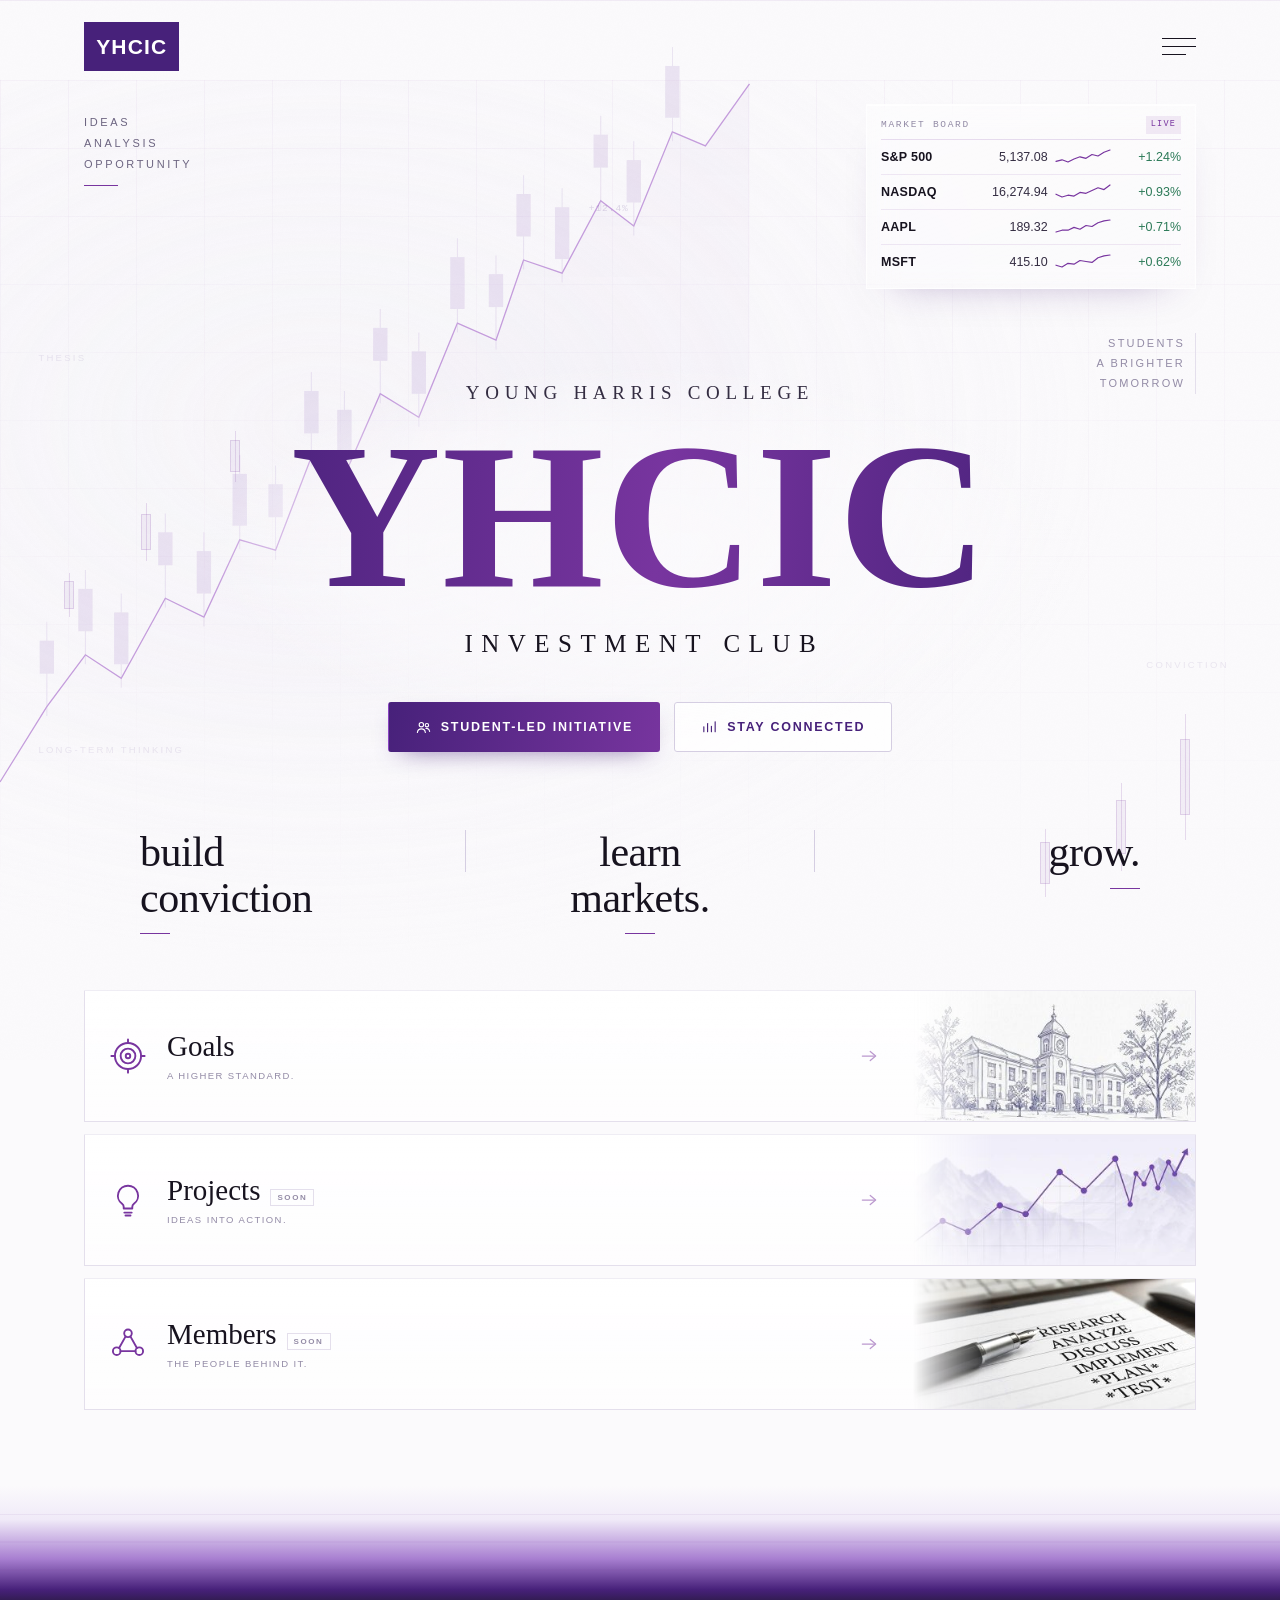
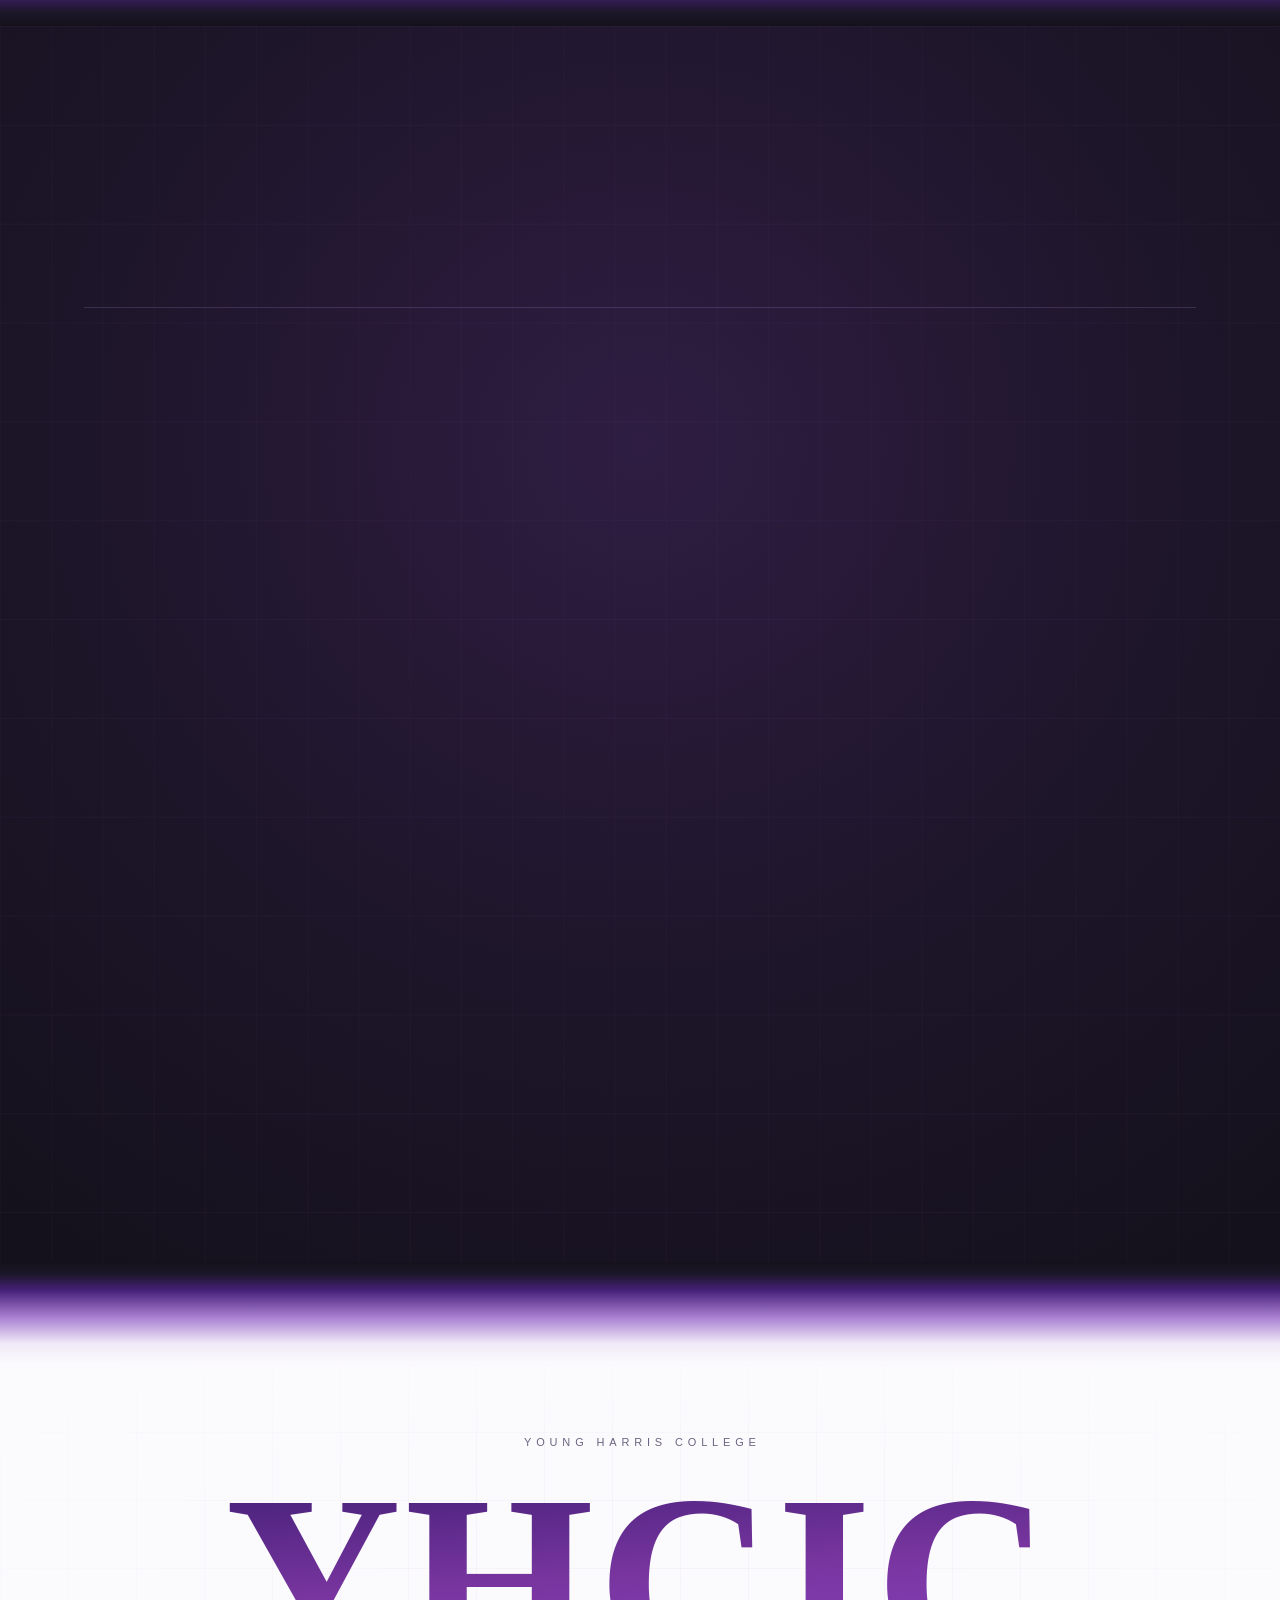
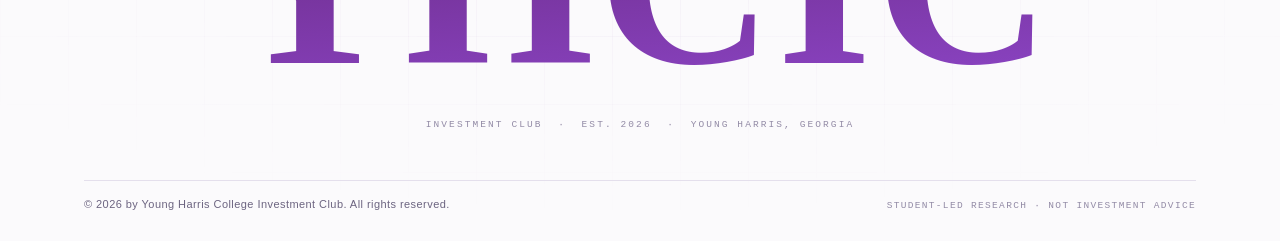
==== commit 56e34508: "Add a Members Panel entry to the menu, linking to the admin login Below Join YHCIC, opens the office" ====
--- a/index.html
+++ b/index.html
@@ -93,6 +93,7 @@
       <span class="soon"><em>04</em> Projects <b>Soon</b></span>
       <span class="soon"><em>05</em> Members <b>Soon</b></span>
       <a href="#apply" data-apply><em>06</em> Join YHCIC</a>
+      <a href="https://yhcic-admin.vercel.app/login" target="_blank" rel="noopener"><em>07</em> Members Panel</a>
     </nav>
     <p class="menu__foot">Discipline &middot; Perspective &middot; Progress</p>
   </div>
